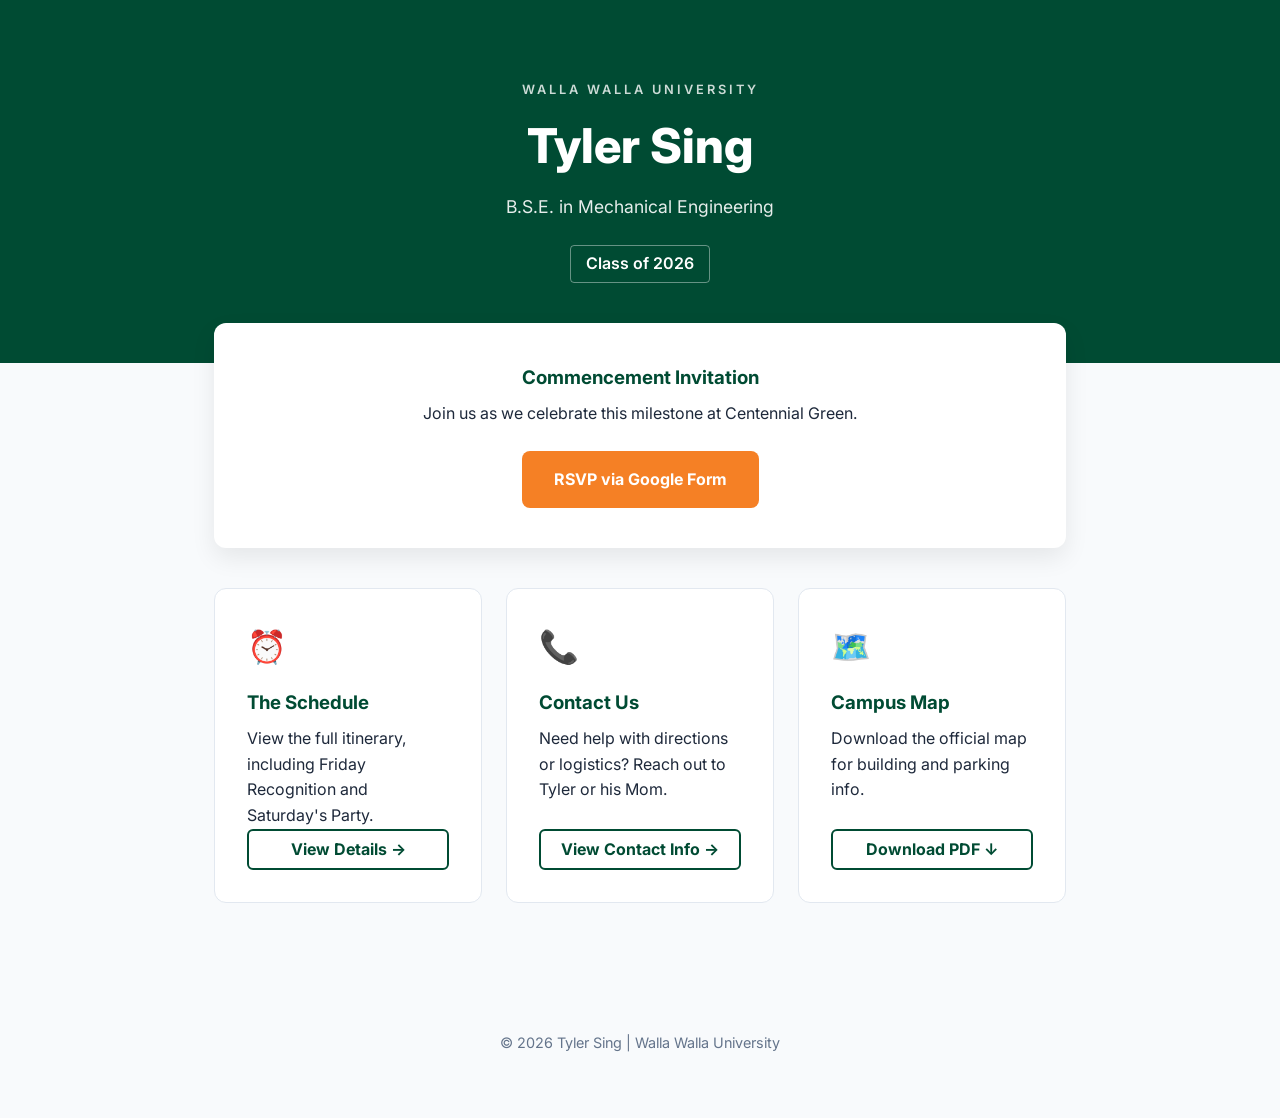
==== index.html @ 7ece165b "Initial deployment of Tyler's graduation site" ====
<!DOCTYPE html>
<html lang="en">
<head>
    <meta charset="UTF-8">
    <meta name="viewport" content="width=device-width, initial-scale=1.0">
    <meta name="robots" content="noindex, nofollow">
    <title>Tyler Sing | WWU Graduation 2026</title>
    <link rel="stylesheet" href="style.css">
    <link href="https://fonts.googleapis.com/css2?family=Inter:wght@400;600;800&display=swap" rel="stylesheet">
</head>
<body>

    <header class="hero">
        <div class="hero-content">
            <p class="school-tag">Walla Walla University</p>
            <h1>Tyler Sing</h1>
            <p class="degree">B.S.E. in Mechanical Engineering</p>
            <div class="class-year">Class of 2026</div>
        </div>
    </header>

    <main class="info-container">
        <section class="rsvp-banner">
            <h3>Commencement Invitation</h3>
            <p>Join us as we celebrate this milestone at Centennial Green.</p>
            <a href="YOUR_GOOGLE_FORM_URL" target="_blank" class="btn-rsvp">RSVP via Google Form</a>
        </section>

        <div class="details-grid">
            <div class="detail-card">
                <div class="icon">⏰</div>
                <h3>The Schedule</h3>
                <p>View the full itinerary, including Friday Recognition and Saturday's Party.</p>
                <a href="schedule.html" class="btn-secondary">View Details →</a>
            </div>

            <div class="detail-card">
                <div class="icon">📞</div>
                <h3>Contact Us</h3>
                <p>Need help with directions or logistics? Reach out to Tyler or his Mom.</p>
                <a href="contacts.html" class="btn-secondary">View Contact Info →</a>
            </div>

            <div class="detail-card">
                <div class="icon">🗺️</div>
                <h3>Campus Map</h3>
                <p>Download the official map for building and parking info.</p>
                <a href="wwu_campus_map.pdf" download class="btn-secondary">Download PDF ↓</a>
            </div>
        </div>
    </main>

    <footer>
        <p>© 2026 Tyler Sing | Walla Walla University</p>
    </footer>
</body>
</html>
---- style.css ----
:root {
    --wwu-green: #004b33;
    --wwu-orange: #f58025;
    --bg-gray: #f8fafc;
    --text-main: #1e293b;
    --text-muted: #64748b;
    --white: #ffffff;
    --shadow: 0 10px 25px rgba(0,0,0,0.08);
}

* { box-sizing: border-box; margin: 0; padding: 0; }
body { font-family: 'Inter', sans-serif; background-color: var(--bg-gray); color: var(--text-main); line-height: 1.6; }

.sub-nav { padding: 1.5rem; max-width: 800px; margin: 0 auto; }
.sub-nav a { text-decoration: none; color: var(--wwu-green); font-weight: 600; }

.info-container { max-width: 900px; margin: -2.5rem auto 4rem auto; padding: 0 1.5rem; }
.section-header { margin: 2.5rem 0 1.5rem; border-left: 5px solid var(--wwu-orange); padding-left: 1.25rem; }
.section-header h2 { font-size: 1.8rem; color: var(--wwu-green); margin: 0; }

.hero { background: var(--wwu-green); color: var(--white); padding: 5rem 2rem; text-align: center; }
.school-tag { text-transform: uppercase; letter-spacing: 3px; font-size: 0.8rem; font-weight: 600; opacity: 0.8; margin-bottom: 0.5rem; }
h1 { font-size: 3rem; font-weight: 800; margin-bottom: 0.5rem; }
.degree { font-size: 1.1rem; opacity: 0.9; }
.class-year { margin-top: 1.5rem; display: inline-block; border: 1px solid rgba(255,255,255,0.4); padding: 5px 15px; border-radius: 4px; font-weight: 600; }

.rsvp-banner { background: var(--white); padding: 2.5rem; border-radius: 12px; box-shadow: var(--shadow); text-align: center; margin-bottom: 2.5rem; }
.btn-rsvp { display: inline-block; margin-top: 1.5rem; background: var(--wwu-orange); color: var(--white); text-decoration: none; padding: 1rem 2rem; border-radius: 8px; font-weight: 700; transition: 0.2s; }

.details-grid { display: grid; grid-template-columns: repeat(auto-fit, minmax(260px, 1fr)); gap: 1.5rem; margin-bottom: 3rem; }
.detail-card { background: var(--white); padding: 2rem; border-radius: 12px; border: 1px solid #e2e8f0; display: flex; flex-direction: column; }
.icon { font-size: 2rem; margin-bottom: 1rem; }
h3 { color: var(--wwu-green); margin-bottom: 0.5rem; }
.btn-secondary { display: inline-block; margin-top: auto; color: var(--wwu-green); font-weight: 700; text-decoration: none; border: 2px solid var(--wwu-green); padding: 6px 12px; border-radius: 6px; text-align: center; }

.timeline-day { font-weight: 800; font-size: 1.1rem; color: var(--wwu-green); margin: 2.5rem 0 1rem 0; text-transform: uppercase; border-bottom: 2px solid #e2e8f0; padding-bottom: 5px; }
.timeline-item { display: flex; gap: 1.5rem; padding: 1.5rem 0; border-left: 2px solid #cbd5e1; margin-left: 10px; padding-left: 25px; position: relative; }
.timeline-item::before { content: ''; position: absolute; left: -7px; top: 1.8rem; width: 12px; height: 12px; background: var(--wwu-green); border-radius: 50%; }
.party-item::before { background: var(--wwu-orange) !important; transform: scale(1.4); }
.map-text-link { color: var(--wwu-orange); text-decoration: none; font-weight: 600; border-bottom: 1px dashed var(--wwu-orange); }
.time { font-weight: 700; min-width: 85px; color: var(--text-muted); }

.parking-card { background: #fffbeb; border: 1px solid #fef3c7; padding: 1.5rem; border-radius: 12px; margin-top: 2rem; }
.parking-card ul { padding-left: 1.2rem; font-size: 0.95rem; color: #92400e; }
.contact-cta { text-align: center; margin-top: 3rem; padding: 2rem; background: #fff; border-radius: 12px; border: 1px solid #e2e8f0; }
.contact-cta a { color: var(--wwu-orange); font-weight: 700; text-decoration: none; border-bottom: 2px solid var(--wwu-orange); }
.contact-grid { display: grid; grid-template-columns: repeat(auto-fit, minmax(280px, 1fr)); gap: 1.5rem; margin-top: 2rem; }
.contact-card { background: var(--white); padding: 2.5rem; border-radius: 12px; border: 1px solid #e2e8f0; text-align: center; box-shadow: var(--shadow); }
.contact-link { display: block; margin-top: 0.5rem; color: var(--wwu-green); text-decoration: none; font-weight: 600; }

.map-responsive { overflow: hidden; padding-bottom: 56.25%; position: relative; height: 0; border-radius: 12px; box-shadow: var(--shadow); border: 1px solid #e2e8f0; margin-top: 1rem; }
.map-responsive iframe { left: 0; top: 0; height: 100%; width: 100%; position: absolute; }

footer { text-align: center; padding: 4rem; color: var(--text-muted); font-size: 0.9rem; }
@media (max-width: 600px) { h1 { font-size: 2.2rem; } .timeline-item { flex-direction: column; gap: 0.5rem; } }
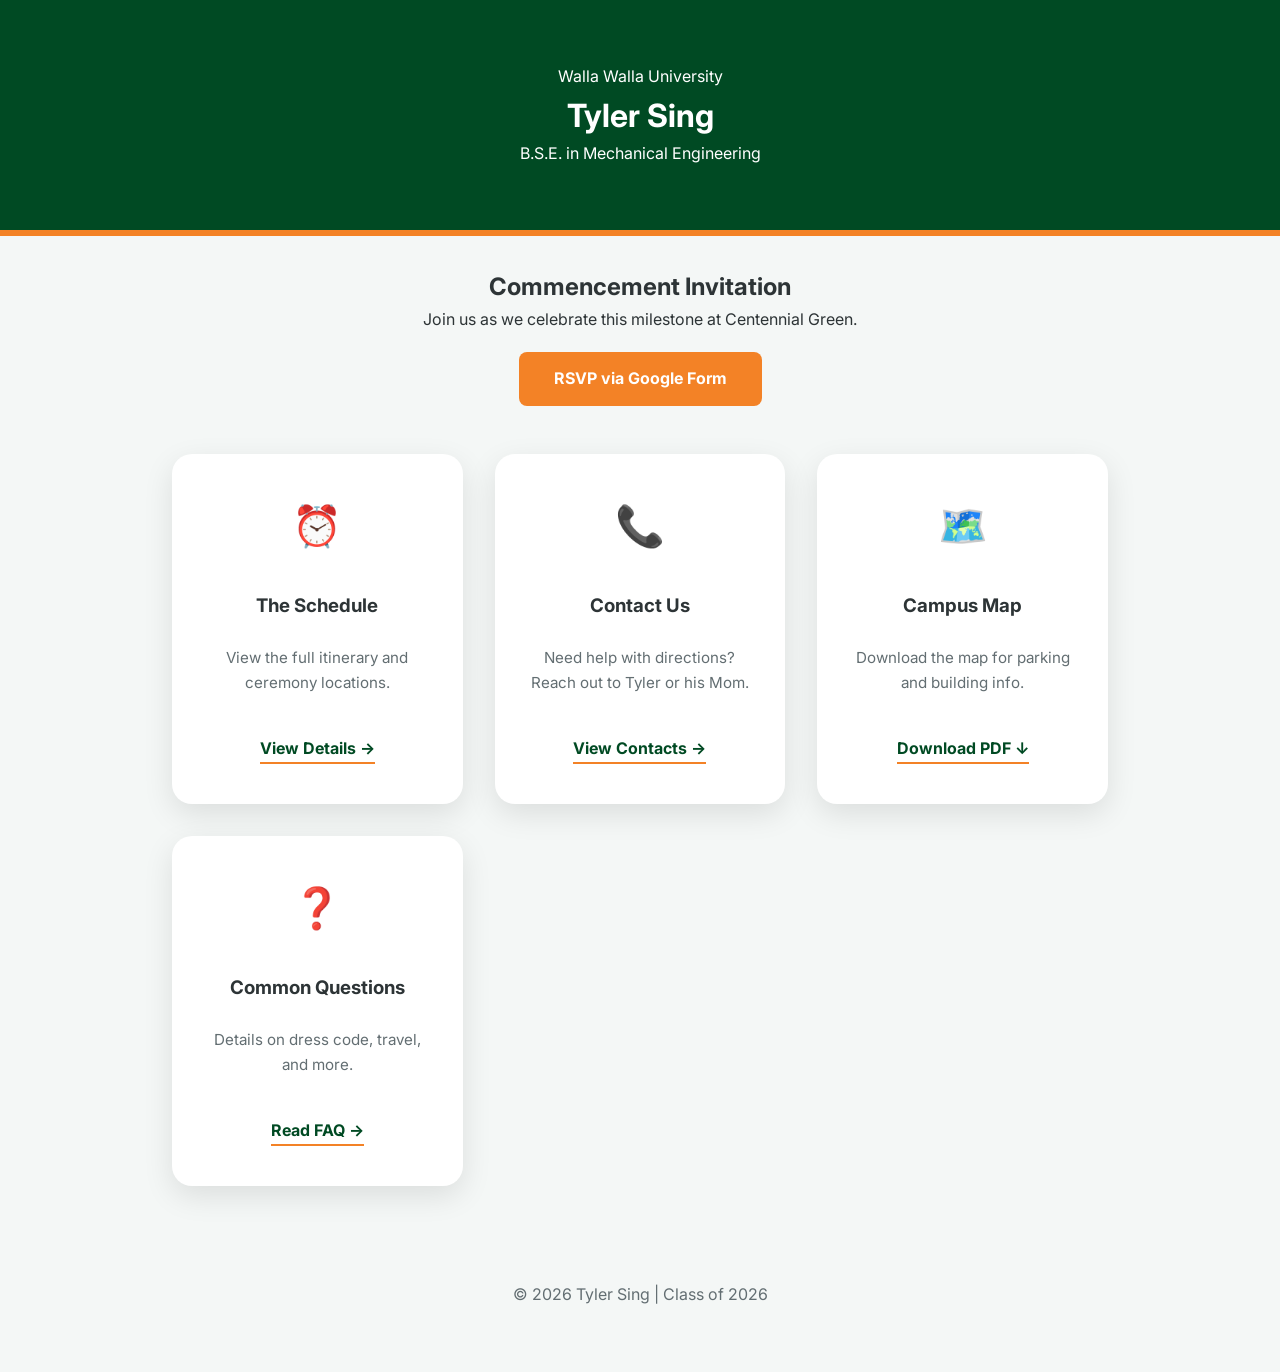
==== commit b2dab7f4: "Updates" ====
--- a/index.html
+++ b/index.html
@@ -3,55 +3,55 @@
 <head>
     <meta charset="UTF-8">
     <meta name="viewport" content="width=device-width, initial-scale=1.0">
-    <meta name="robots" content="noindex, nofollow">
-    <title>Tyler Sing | WWU Graduation 2026</title>
+    <title>Tyler Sing | Graduation 2026</title>
     <link rel="stylesheet" href="style.css">
-    <link href="https://fonts.googleapis.com/css2?family=Inter:wght@400;600;800&display=swap" rel="stylesheet">
+    <link href="https://fonts.googleapis.com/css2?family=Inter:wght@400;700&display=swap" rel="stylesheet">
 </head>
 <body>
-
     <header class="hero">
-        <div class="hero-content">
-            <p class="school-tag">Walla Walla University</p>
-            <h1>Tyler Sing</h1>
-            <p class="degree">B.S.E. in Mechanical Engineering</p>
-            <div class="class-year">Class of 2026</div>
-        </div>
+        <p>Walla Walla University</p>
+        <h1>Tyler Sing</h1>
+        <p>B.S.E. in Mechanical Engineering</p>
     </header>
 
     <main class="info-container">
-        <section class="rsvp-banner">
-            <h3>Commencement Invitation</h3>
+        <div style="text-align: center; margin-bottom: 3rem;">
+            <h2>Commencement Invitation</h2>
             <p>Join us as we celebrate this milestone at Centennial Green.</p>
-            <a href="YOUR_GOOGLE_FORM_URL" target="_blank" class="btn-rsvp">RSVP via Google Form</a>
-        </section>
+            <a href="YOUR_GOOGLE_FORM_URL" target="_blank" class="btn-rsvp" style="margin-top: 20px;">RSVP via Google Form</a>
+        </div>
 
         <div class="details-grid">
             <div class="detail-card">
                 <div class="icon">⏰</div>
                 <h3>The Schedule</h3>
-                <p>View the full itinerary, including Friday Recognition and Saturday's Party.</p>
+                <p>View the full itinerary and ceremony locations.</p>
                 <a href="schedule.html" class="btn-secondary">View Details →</a>
             </div>
 
             <div class="detail-card">
                 <div class="icon">📞</div>
                 <h3>Contact Us</h3>
-                <p>Need help with directions or logistics? Reach out to Tyler or his Mom.</p>
-                <a href="contacts.html" class="btn-secondary">View Contact Info →</a>
+                <p>Need help with directions? Reach out to Tyler or his Mom.</p>
+                <a href="contacts.html" class="btn-secondary">View Contacts →</a>
             </div>
 
             <div class="detail-card">
                 <div class="icon">🗺️</div>
                 <h3>Campus Map</h3>
-                <p>Download the official map for building and parking info.</p>
+                <p>Download the map for parking and building info.</p>
                 <a href="wwu_campus_map.pdf" download class="btn-secondary">Download PDF ↓</a>
+            </div>
+
+            <div class="detail-card">
+                <div class="icon">❓</div>
+                <h3>Common Questions</h3>
+                <p>Details on dress code, travel, and more.</p>
+                <a href="faq.html" class="btn-secondary">Read FAQ →</a>
             </div>
         </div>
     </main>
 
-    <footer>
-        <p>© 2026 Tyler Sing | Walla Walla University</p>
-    </footer>
+    <footer>© 2026 Tyler Sing | Class of 2026</footer>
 </body>
 </html>
--- a/style.css
+++ b/style.css
@@ -1,55 +1,108 @@
+/* --- Tyler's Mechanical Engineering Theme --- */
 :root {
-    --wwu-green: #004b33;
-    --wwu-orange: #f58025;
-    --bg-gray: #f8fafc;
-    --text-main: #1e293b;
-    --text-muted: #64748b;
+    --wwu-green: #004a23;
+    --eng-orange: #f38226;
+    --light-grey: #f4f7f6;
+    --text-dark: #2d3436;
     --white: #ffffff;
-    --shadow: 0 10px 25px rgba(0,0,0,0.08);
+    --shadow: 0 10px 30px rgba(0,0,0,0.1);
 }
 
 * { box-sizing: border-box; margin: 0; padding: 0; }
-body { font-family: 'Inter', sans-serif; background-color: var(--bg-gray); color: var(--text-main); line-height: 1.6; }
 
-.sub-nav { padding: 1.5rem; max-width: 800px; margin: 0 auto; }
-.sub-nav a { text-decoration: none; color: var(--wwu-green); font-weight: 600; }
+body {
+    font-family: 'Inter', sans-serif;
+    background-color: var(--light-grey);
+    color: var(--text-dark);
+    line-height: 1.6;
+}
 
-.info-container { max-width: 900px; margin: -2.5rem auto 4rem auto; padding: 0 1.5rem; }
-.section-header { margin: 2.5rem 0 1.5rem; border-left: 5px solid var(--wwu-orange); padding-left: 1.25rem; }
-.section-header h2 { font-size: 1.8rem; color: var(--wwu-green); margin: 0; }
+.hero {
+    background-color: var(--wwu-green);
+    color: var(--white);
+    padding: 4rem 2rem;
+    text-align: center;
+    border-bottom: 6px solid var(--eng-orange);
+}
 
-.hero { background: var(--wwu-green); color: var(--white); padding: 5rem 2rem; text-align: center; }
-.school-tag { text-transform: uppercase; letter-spacing: 3px; font-size: 0.8rem; font-weight: 600; opacity: 0.8; margin-bottom: 0.5rem; }
-h1 { font-size: 3rem; font-weight: 800; margin-bottom: 0.5rem; }
-.degree { font-size: 1.1rem; opacity: 0.9; }
-.class-year { margin-top: 1.5rem; display: inline-block; border: 1px solid rgba(255,255,255,0.4); padding: 5px 15px; border-radius: 4px; font-weight: 600; }
+.info-container { max-width: 1000px; margin: 0 auto; padding: 2rem; }
 
-.rsvp-banner { background: var(--white); padding: 2.5rem; border-radius: 12px; box-shadow: var(--shadow); text-align: center; margin-bottom: 2.5rem; }
-.btn-rsvp { display: inline-block; margin-top: 1.5rem; background: var(--wwu-orange); color: var(--white); text-decoration: none; padding: 1rem 2rem; border-radius: 8px; font-weight: 700; transition: 0.2s; }
+/* --- INDEX PAGE: 4-Card Grid --- */
+.details-grid {
+    display: grid;
+    grid-template-columns: repeat(auto-fit, minmax(280px, 1fr));
+    gap: 2rem;
+    margin-top: 2rem;
+}
 
-.details-grid { display: grid; grid-template-columns: repeat(auto-fit, minmax(260px, 1fr)); gap: 1.5rem; margin-bottom: 3rem; }
-.detail-card { background: var(--white); padding: 2rem; border-radius: 12px; border: 1px solid #e2e8f0; display: flex; flex-direction: column; }
-.icon { font-size: 2rem; margin-bottom: 1rem; }
-h3 { color: var(--wwu-green); margin-bottom: 0.5rem; }
-.btn-secondary { display: inline-block; margin-top: auto; color: var(--wwu-green); font-weight: 700; text-decoration: none; border: 2px solid var(--wwu-green); padding: 6px 12px; border-radius: 6px; text-align: center; }
+.detail-card {
+    background: var(--white);
+    padding: 2.5rem 2rem;
+    border-radius: 20px;
+    text-align: center;
+    box-shadow: var(--shadow);
+    display: flex;
+    flex-direction: column;
+    justify-content: space-between;
+    align-items: center;
+    min-height: 350px; /* Ensures all cards are same height */
+}
 
-.timeline-day { font-weight: 800; font-size: 1.1rem; color: var(--wwu-green); margin: 2.5rem 0 1rem 0; text-transform: uppercase; border-bottom: 2px solid #e2e8f0; padding-bottom: 5px; }
-.timeline-item { display: flex; gap: 1.5rem; padding: 1.5rem 0; border-left: 2px solid #cbd5e1; margin-left: 10px; padding-left: 25px; position: relative; }
-.timeline-item::before { content: ''; position: absolute; left: -7px; top: 1.8rem; width: 12px; height: 12px; background: var(--wwu-green); border-radius: 50%; }
-.party-item::before { background: var(--wwu-orange) !important; transform: scale(1.4); }
-.map-text-link { color: var(--wwu-orange); text-decoration: none; font-weight: 600; border-bottom: 1px dashed var(--wwu-orange); }
-.time { font-weight: 700; min-width: 85px; color: var(--text-muted); }
+.detail-card .icon { font-size: 2.5rem; margin-bottom: 1rem; }
+.detail-card h3 { margin-bottom: 0.5rem; }
+.detail-card p { color: #636e72; font-size: 0.95rem; margin-bottom: 1.5rem; }
 
-.parking-card { background: #fffbeb; border: 1px solid #fef3c7; padding: 1.5rem; border-radius: 12px; margin-top: 2rem; }
-.parking-card ul { padding-left: 1.2rem; font-size: 0.95rem; color: #92400e; }
-.contact-cta { text-align: center; margin-top: 3rem; padding: 2rem; background: #fff; border-radius: 12px; border: 1px solid #e2e8f0; }
-.contact-cta a { color: var(--wwu-orange); font-weight: 700; text-decoration: none; border-bottom: 2px solid var(--wwu-orange); }
-.contact-grid { display: grid; grid-template-columns: repeat(auto-fit, minmax(280px, 1fr)); gap: 1.5rem; margin-top: 2rem; }
-.contact-card { background: var(--white); padding: 2.5rem; border-radius: 12px; border: 1px solid #e2e8f0; text-align: center; box-shadow: var(--shadow); }
-.contact-link { display: block; margin-top: 0.5rem; color: var(--wwu-green); text-decoration: none; font-weight: 600; }
+/* --- SCHEDULE PAGE: Timeline --- */
+.timeline-day-header {
+    color: var(--wwu-green);
+    font-size: 1.5rem;
+    font-weight: 700;
+    margin: 2.5rem 0 1rem;
+    border-bottom: 2px solid var(--eng-orange);
+    padding-bottom: 5px;
+}
 
-.map-responsive { overflow: hidden; padding-bottom: 56.25%; position: relative; height: 0; border-radius: 12px; box-shadow: var(--shadow); border: 1px solid #e2e8f0; margin-top: 1rem; }
-.map-responsive iframe { left: 0; top: 0; height: 100%; width: 100%; position: absolute; }
+.timeline-card {
+    background: var(--white);
+    padding: 1.5rem;
+    border-radius: 12px;
+    margin-bottom: 1rem;
+    display: flex;
+    gap: 20px;
+    box-shadow: var(--shadow);
+    border-left: 6px solid var(--wwu-green);
+}
 
-footer { text-align: center; padding: 4rem; color: var(--text-muted); font-size: 0.9rem; }
-@media (max-width: 600px) { h1 { font-size: 2.2rem; } .timeline-item { flex-direction: column; gap: 0.5rem; } }+.timeline-time { font-weight: 700; color: var(--eng-orange); min-width: 90px; }
+
+/* --- FAQ PAGE: Questions --- */
+.faq-item {
+    background: var(--white);
+    padding: 1.5rem;
+    border-radius: 12px;
+    margin-bottom: 1.2rem;
+    border-left: 6px solid var(--eng-orange);
+    box-shadow: var(--shadow);
+}
+
+/* --- Buttons & Nav --- */
+.btn-rsvp {
+    display: inline-block;
+    background-color: var(--eng-orange);
+    color: white !important;
+    padding: 14px 35px;
+    border-radius: 8px;
+    text-decoration: none;
+    font-weight: 700;
+}
+
+.btn-secondary {
+    color: var(--wwu-green);
+    font-weight: 700;
+    text-decoration: none;
+    border-bottom: 2px solid var(--eng-orange);
+}
+
+.sub-nav { padding: 1.5rem; max-width: 1000px; margin: 0 auto; }
+.sub-nav a { text-decoration: none; color: var(--wwu-green); font-weight: 700; }
+footer { text-align: center; padding: 4rem; color: #636e72; }
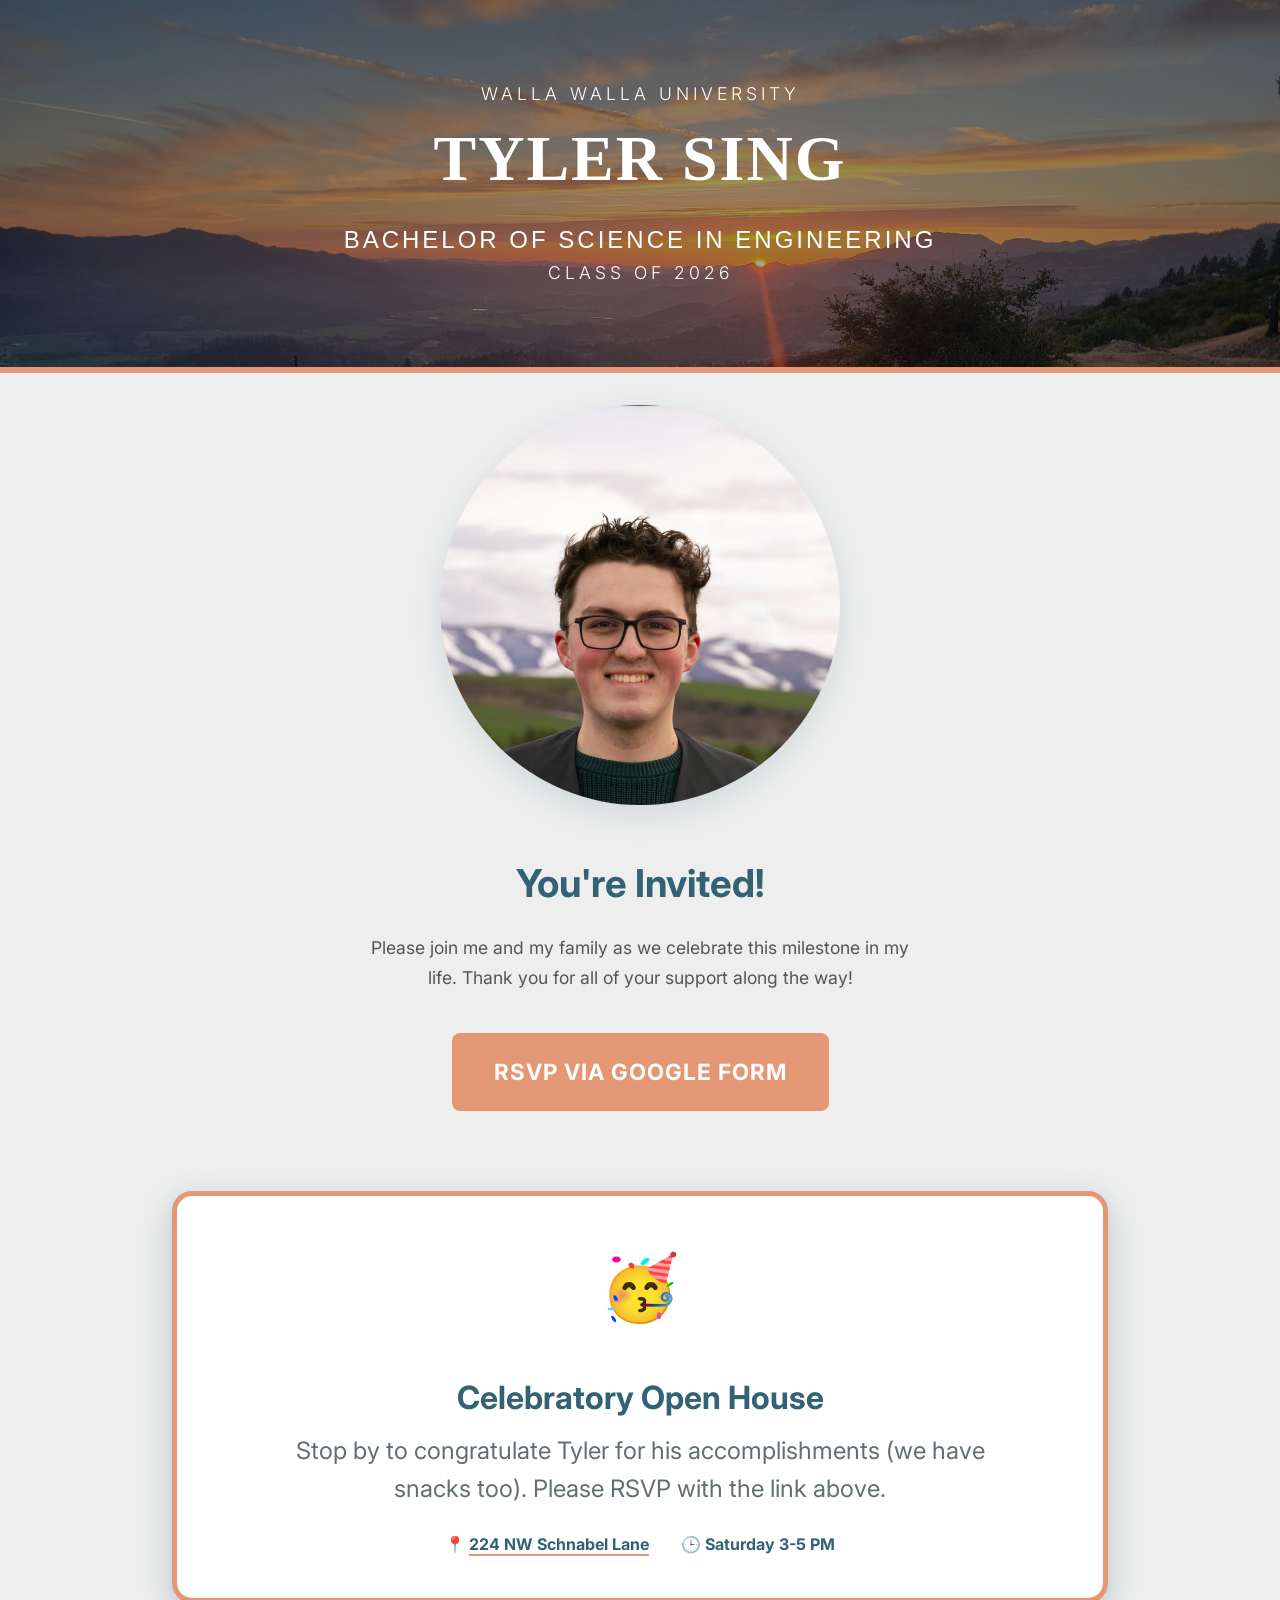
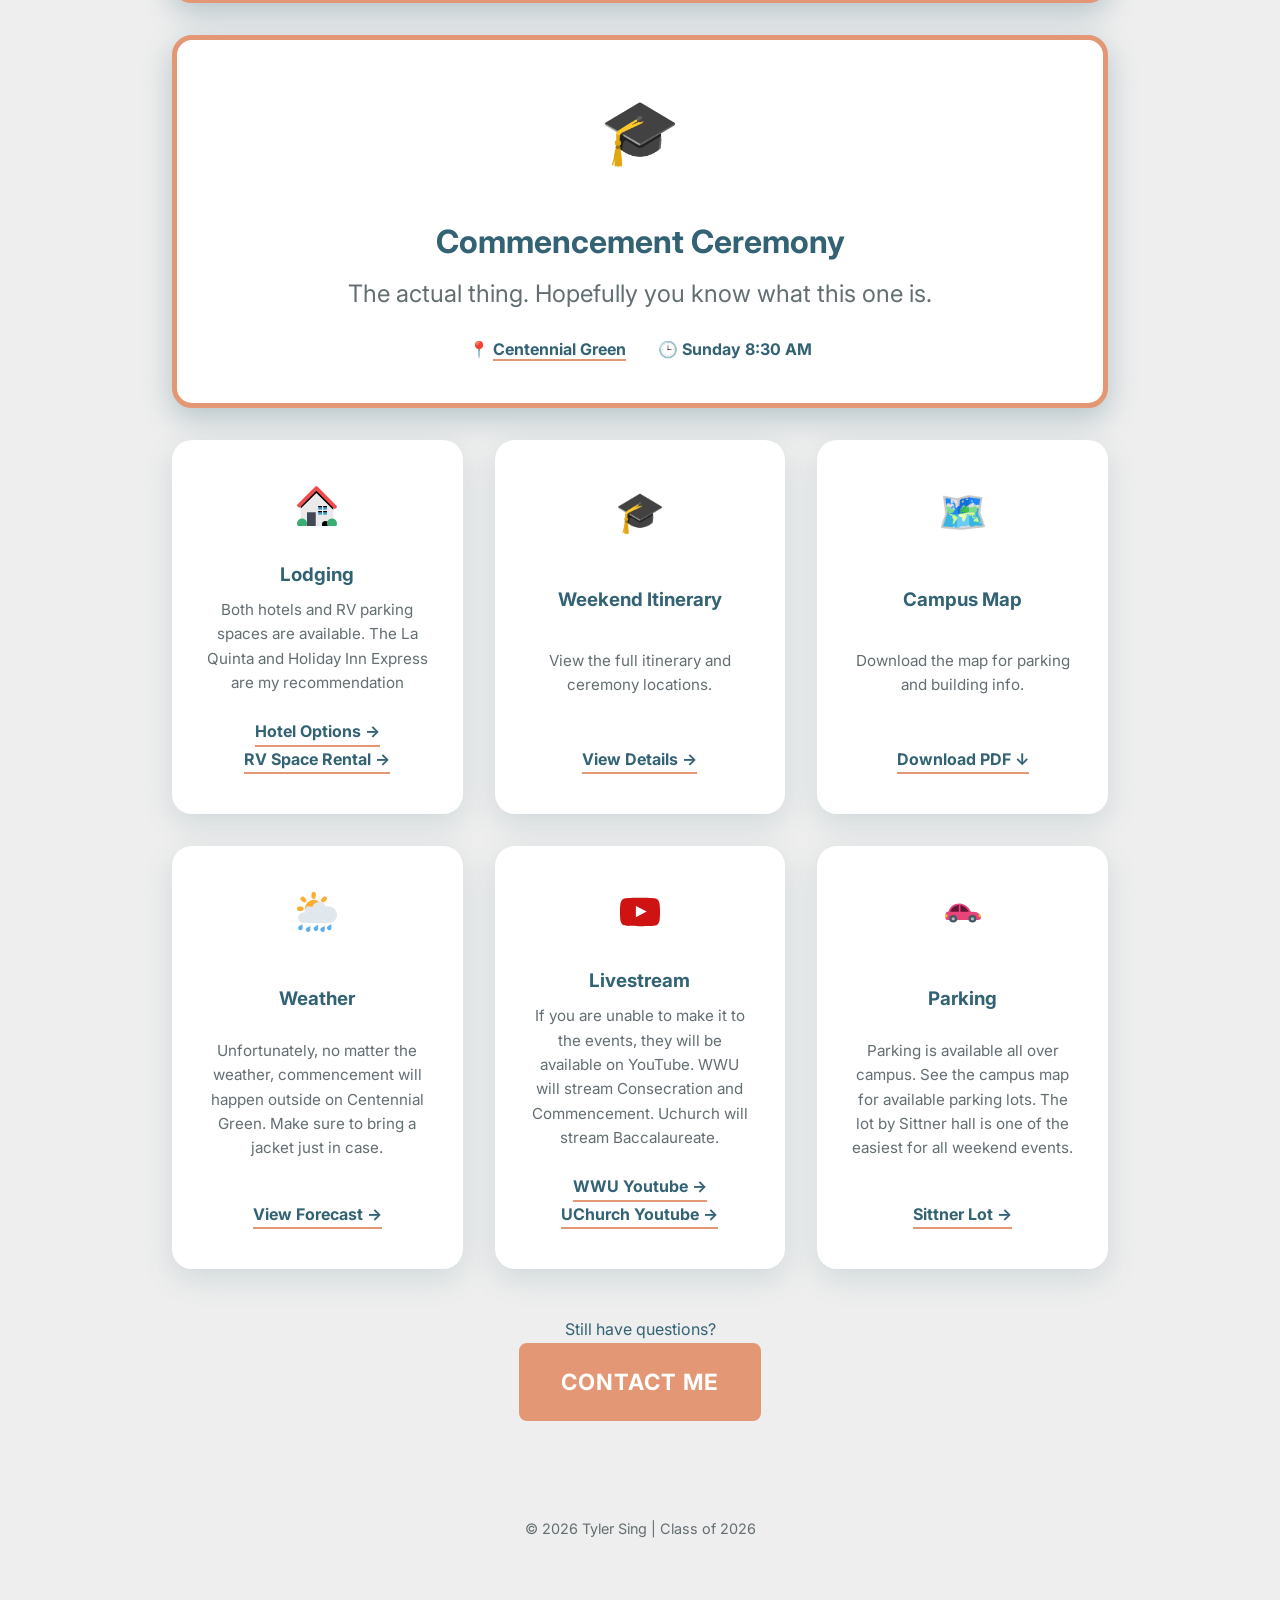
==== commit 5a55d672: "Almost Done" ====
--- a/index.html
+++ b/index.html
@@ -8,32 +8,71 @@
     <link href="https://fonts.googleapis.com/css2?family=Inter:wght@400;700&display=swap" rel="stylesheet">
 </head>
 <body>
-    <header class="hero">
-        <p>Walla Walla University</p>
-        <h1>Tyler Sing</h1>
-        <p>B.S.E. in Mechanical Engineering</p>
+    <header class="photo-hero" style="background-image: linear-gradient(rgba(0,0,0,0.5), rgba(0,0,0,0.3)), url('photos/sunset.jpg');">
+        <div class="header-overlay">
+            <p>Walla Walla University</p>
+            <h1>Tyler Sing</h1>
+            <h2 class="degree">Bachelor of Science in Engineering</h2>
+            <p>Class of 2026</p>
+        </div>
     </header>
 
     <main class="info-container">
-        <div style="text-align: center; margin-bottom: 3rem;">
-            <h2>Commencement Invitation</h2>
-            <p>Join us as we celebrate this milestone at Centennial Green.</p>
-            <a href="YOUR_GOOGLE_FORM_URL" target="_blank" class="btn-rsvp" style="margin-top: 20px;">RSVP via Google Form</a>
+        <div class="invitation-container" style="text-align: center; max-width: 600px; margin: 0 auto 5rem auto; padding: 0 1.5rem;">
+            
+            <div class="personal-photo-frame" style="display: inline-block; width: 400px; height: 400px; border-radius: 50%; border: 6px solid var(--wwu-green); overflow: hidden; box-shadow: var(--shadow); margin-bottom: 2.5rem; background-image: url('photos/headshot.png'); background-size: cover; background-position: center 20%; /* Adjusted for face alignment */">
+            </div>
+
+            <div class="centered-invitation-text">
+                <h2 style="color: var(--wwu-green); font-size: 2.4rem; font-weight: 700; margin-bottom: 1.2rem;">You're Invited!</h2>
+                <p style="font-size: 1.1rem; color: #555; line-height: 1.7; margin-bottom: 2.5rem;">Please join me and my family as we celebrate this milestone in my life. Thank you for all of your support along the way!</p>
+                
+                <div style="display: flex; justify-content: center;">
+                    <a href="https://docs.google.com/forms/d/e/1FAIpQLSf-XNSzzdi9Q3JXaRH5UMClVHbPIYo3iOfGfonDqsUiySdWdw/viewform?usp=preview" target="_blank" class="btn-rsvp">RSVP via Google Form</a>
+                </div>
+            </div>
+        </div>
+
+        <div class="detail-card party-banner">
+            <div class="icon">🥳</div>
+            <div class="party-details">
+                <h3 style="color: var(--blue-slate); margin-top: 0; font-size: 2rem;">Celebratory Open House</h3>
+                <p style="margin-bottom: 1.5rem; max-width: 700px; margin-left: auto; margin-right: auto;">Stop by to congratulate Tyler for his accomplishments (we have snacks too). Please RSVP with the link above.</p>
+                <div style="display: flex; gap: 2rem; font-weight: 700; color: var(--pacific-blue); justify-content: center; flex-wrap: wrap;">
+                    <span>📍 <a href="https://www.google.com/maps/search/?api=1&query=224+NW+Schnabel+Lane+College+Place+WA" target="_blank" class="btn-secondary">224 NW Schnabel Lane</a></span>
+                    <span>🕒 Saturday 3-5 PM</span>
+                </div>
+            </div>
+        </div>
+
+        <div class="detail-card party-banner">
+            <div class="icon">🎓</div>
+            <div class="party-details">
+                <h3 style="color: var(--blue-slate); margin-top: 0; font-size: 2rem;">Commencement Ceremony</h3>
+                <p style="margin-bottom: 1.5rem; max-width: 700px; margin-left: auto; margin-right: auto;">The actual thing. Hopefully you know what this one is.</p>
+                <div style="display: flex; gap: 2rem; font-weight: 700; color: var(--pacific-blue); justify-content: center; flex-wrap: wrap;">
+                    <span>📍 <a href="https://maps.app.goo.gl/xNmxNzuYu9B9smxAA" target="_blank" class="btn-secondary">Centennial Green</a></span>
+                    <span>🕒 Sunday 8:30 AM</span>
+                </div>
+            </div>
         </div>
 
         <div class="details-grid">
             <div class="detail-card">
-                <div class="icon">⏰</div>
-                <h3>The Schedule</h3>
-                <p>View the full itinerary and ceremony locations.</p>
-                <a href="schedule.html" class="btn-secondary">View Details →</a>
+                <div class="icon">
+                    <img src="icons/house.svg" width="40" height="40">
+                </div>
+                <h3>Lodging</h3>
+                <p>Both hotels and RV parking spaces are available. The La Quinta and Holiday Inn Express are my recommendation</p>
+                <a href="https://business.wwvchamber.com/list/ql/lodging-travel-15?c=109&q=&st=1" class="btn-secondary">Hotel Options →</a>
+                <a href="https://wwuform.formstack.com/forms/rv_space_rental" class="btn-secondary">RV Space Rental →</a>
             </div>
 
             <div class="detail-card">
-                <div class="icon">📞</div>
-                <h3>Contact Us</h3>
-                <p>Need help with directions? Reach out to Tyler or his Mom.</p>
-                <a href="contacts.html" class="btn-secondary">View Contacts →</a>
+                <div class="icon">🎓</div>
+                <h3>Weekend Itinerary</h3>
+                <p>View the full itinerary and ceremony locations.</p>
+                <a href="schedule.html" class="btn-secondary">View Details →</a>
             </div>
 
             <div class="detail-card">
@@ -44,11 +83,37 @@
             </div>
 
             <div class="detail-card">
-                <div class="icon">❓</div>
-                <h3>Common Questions</h3>
-                <p>Details on dress code, travel, and more.</p>
-                <a href="faq.html" class="btn-secondary">Read FAQ →</a>
+                <div class="icon">
+                    <img src="icons/rain.svg" width="40" height="40">
+                </div>
+                <h3>Weather</h3>
+                <p>Unfortunately, no matter the weather, commencement will happen outside on Centennial Green. Make sure to bring a jacket just in case.</p>
+                <a href="https://weather.com/weather/hourbyhour/l/4f5ed2e91936d17a579059fb443ac13ba6812a4ce660780422a62503f3a103cb" class="btn-secondary">View Forecast →</a>
             </div>
+
+            <div class="detail-card">
+                <div class="icon">
+                    <img src="icons/youtube.svg" width="40" height="40">
+                </div>
+                <h3>Livestream</h3>
+                <p>If you are unable to make it to the events, they will be available on YouTube. WWU will stream Consecration and Commencement. Uchurch will stream Baccalaureate.</p>
+                <a href="https://www.youtube.com/@WallaWallaUniversity/featured" class="btn-secondary">WWU Youtube →</a>
+                <a href="https://www.youtube.com/@WWUChurch" class="btn-secondary">UChurch Youtube →</a>
+            </div>
+
+            <div class="detail-card">
+                <div class="icon">
+                    <img src="icons/car.svg" width="40" height="40">
+                </div>
+                <h3>Parking</h3>
+                <p>Parking is available all over campus. See the campus map for available parking lots. The lot by Sittner hall is one of the easiest for all weekend events.</p>
+                <a href="https://maps.app.goo.gl/mPSVx5HLzYJDGmB4A" class="btn-secondary">Sittner Lot →</a>
+            </div>
+        </div>
+    
+        <div style="text-align: center; margin-top: 3rem;">
+            <p>Still have questions?</p>
+            <a href="contacts.html" class="btn-rsvp">Contact Me</a>
         </div>
     </main>
 
--- a/style.css
+++ b/style.css
@@ -1,31 +1,148 @@
-/* --- Tyler's Mechanical Engineering Theme --- */
+/* --- Tyler's Graduation Theme (Color Refresh) --- */
 :root {
-    --wwu-green: #004a23;
-    --eng-orange: #f38226;
-    --light-grey: #f4f7f6;
-    --text-dark: #2d3436;
-    --white: #ffffff;
-    --shadow: 0 10px 30px rgba(0,0,0,0.1);
+    --blue-slate: #326273;   /* REPLACED GREEN WITH BLUE SLATE */
+    --tangerine: #E39774;  /* REPLACED ORANGE WITH TANGERINE DREAM */
+    --platinum: #EEEEEE;  /* REPLACED LIGHT GREY WITH PLATINUM */
+    --text-dark: #326273;   /* REPLACED TEXT DARK WITH BLUE SLATE */
+    --white: #FFFFFF;       /* No change needed */
+    --shadow: 0 10px 30px rgba(50, 98, 115, 0.15); /* Updated shadow color for Blue Slate */
 }
 
 * { box-sizing: border-box; margin: 0; padding: 0; }
 
 body {
     font-family: 'Inter', sans-serif;
-    background-color: var(--light-grey);
+    background-color: var(--platinum);
     color: var(--text-dark);
     line-height: 1.6;
 }
 
-.hero {
-    background-color: var(--wwu-green);
+/* --- Hero Section --- */
+.hero, .photo-hero {
+    background-color: var(--blue-slate);
     color: var(--white);
-    padding: 4rem 2rem;
-    text-align: center;
-    border-bottom: 6px solid var(--eng-orange);
+    padding: 5rem 2rem;
+    text-align: center;
+    border-bottom: 6px solid var(--tangerine);
+}
+
+header {
+    /* Increase this value to show more photo (try 60vh or 500px) */
+    min-height: 40vh; 
+    
+    /* Extra padding pushes the text down and expands the container */
+    padding: 10rem 2rem; 
+    
+    /* This ensures the photo stays centered as it expands */
+    background-size: cover;
+    background-position: center 30%; /* Adjust 30% to move the photo up/down */
+    
+    display: flex;
+    flex-direction: column;
+    justify-content: center;
+    align-items: center;
+    text-align: center;
+}
+
+header h1 {
+    font-family: 'Georgia', serif; /* Or 'Playfair Display' if you use Google Fonts */
+    font-size: 4rem !important;
+    color: var(--white);
+    letter-spacing: 2px;
+    margin-bottom: 0.5rem;
+    text-transform: uppercase;
+}
+
+header p {
+    font-family: 'Inter', sans-serif;
+    font-weight: 300;
+    letter-spacing: 4px;
+    text-transform: uppercase;
+    color: var(--pacific-blue);
+    font-size: 1.1rem;
+}
+
+/* Styling for Walla Walla University */
+header h2, .university-title {
+    font-family: 'Montserrat', sans-serif; /* A clean, modern sans-serif */
+    font-size: 1.5rem !important;
+    color: var(--pacific-blue); /* #5C9EAD */
+    text-transform: uppercase;
+    letter-spacing: 3px;
+    margin-top: 10px;
+    font-weight: 500;
+}
+
+/* Styling for Class of 2026 */
+header p.graduation-year{
+    font-family: 'Roboto Mono', monospace; /* Looks like technical code/data */
+    font-size: 1.5rem !important;
+    color: white !important;
+    display: inline-block;
+    padding: 5px 15px;
+    border-radius: 4px;
+    margin-top: 15px;
+    font-weight: 700;
+    letter-spacing: 1px;
+}
+
+.personal-photo-frame {
+    width: 280px;
+    height: 280px;
+    margin: 0 auto 2rem auto;
+    border-radius: 50%; /* Circular frame */
+    border: 6px solid var(--pacific-blue); /* #5C9EAD */
+    padding: 8px; /* Creates a small gap between border and photo */
+    background-color: var(--white);
+    box-shadow: 0 10px 30px rgba(50, 98, 115, 0.3); /* Blue Slate shadow */
+    overflow: hidden; /* Keeps the photo inside the circle */
+    display: flex;
+    justify-content: center;
+    align-items: center;
+    transition: transform 0.4s cubic-bezier(0.175, 0.885, 0.32, 1.275);
+}
+
+.personal-photo-frame img {
+    width: 100%;
+    height: 100%;
+    object-fit: cover; /* Prevents stretching */
+    border-radius: 50%;
+}
+
+/* Engineering "Glow" on Hover */
+.personal-photo-frame:hover {
+    transform: scale(1.05);
+    border-color: var(--tangerine); /* #E39774 */
+    box-shadow: 0 15px 40px rgba(227, 151, 116, 0.4);
 }
 
 .info-container { max-width: 1000px; margin: 0 auto; padding: 2rem; }
+
+/* Force the Party Card to Pop */
+div.detail-card.party-banner {
+    border: 5px solid #E39774 !important; /* Tangerine Dream */
+    box-shadow: 0 10px 30px rgba(50, 98, 115, 0.3) !important;
+    margin-bottom: 2rem !important;
+    display: flex !important; /* Ensures the border wraps correctly */
+    visibility: visible !important;
+}
+
+/* Specialized sizing for the Party Icon */
+.party-banner .icon {
+    width: 120px !important;  /* Increased from 80px */
+    height: 120px !important; /* Increased from 80px */
+    font-size: 4rem !important; /* Makes the emoji much larger */
+    margin-bottom: rem !important;
+    border-width: 5px !important; /* Thicker border to match the card border */
+    background-color: var(--white); /* Keeps it clean against the platinum background */
+}
+
+/* Add a subtle "party" animation */
+.party-banner:hover .icon {
+    transform: scale(1.15) rotate(-10deg);
+}
+
+.detail-card.party-banner p { color: #636e72; font-size: 1.5rem; margin-bottom: 1.5rem; }
 
 /* --- INDEX PAGE: 4-Card Grid --- */
 .details-grid {
@@ -45,20 +162,25 @@
     flex-direction: column;
     justify-content: space-between;
     align-items: center;
-    min-height: 350px; /* Ensures all cards are same height */
-}
-
-.detail-card .icon { font-size: 2.5rem; margin-bottom: 1rem; }
+    min-height: 350px;
+}
+
+.detail-card .icon { 
+    font-size: 2.5rem; 
+    margin-bottom: 1rem;
+    color: #5C9EAD; /* ICONS NOW USE PACIFIC BLUE */
+}
+
 .detail-card h3 { margin-bottom: 0.5rem; }
 .detail-card p { color: #636e72; font-size: 0.95rem; margin-bottom: 1.5rem; }
 
 /* --- SCHEDULE PAGE: Timeline --- */
 .timeline-day-header {
-    color: var(--wwu-green);
+    color: var(--blue-slate);
     font-size: 1.5rem;
     font-weight: 700;
     margin: 2.5rem 0 1rem;
-    border-bottom: 2px solid var(--eng-orange);
+    border-bottom: 2px solid var(--tangerine);
     padding-bottom: 5px;
 }
 
@@ -70,10 +192,10 @@
     display: flex;
     gap: 20px;
     box-shadow: var(--shadow);
-    border-left: 6px solid var(--wwu-green);
-}
-
-.timeline-time { font-weight: 700; color: var(--eng-orange); min-width: 90px; }
+    border-left: 6px solid var(--blue-slate);
+}
+
+.timeline-time { font-weight: 700; color: var(--tangerine); min-width: 90px; }
 
 /* --- FAQ PAGE: Questions --- */
 .faq-item {
@@ -81,28 +203,96 @@
     padding: 1.5rem;
     border-radius: 12px;
     margin-bottom: 1.2rem;
-    border-left: 6px solid var(--eng-orange);
+    border-left: 6px solid var(--blue-slate);
     box-shadow: var(--shadow);
 }
 
-/* --- Buttons & Nav --- */
+/* --- Buttons & Links --- */
+/* Specific sizing for the RSVP button */
 .btn-rsvp {
     display: inline-block;
-    background-color: var(--eng-orange);
+    padding: 1.2rem 2.5rem !important; /* Top/Bottom and Left/Right */
+    font-size: 1.4rem !important;    /* Makes the text pop */
+    font-weight: 700 !important;      /* Extra bold */
+    text-transform: uppercase;        /* "Engineering" style clean look */
+    letter-spacing: 1px;
+    border-radius: 8px;               /* Slightly rounded corners */
+    transition: all 0.3s ease;
+    cursor: pointer;
+    text-decoration: none;
+    
+    /* Using your Tangerine Dream for the RSVP button */
+    background-color: var(--tangerine);
     color: white !important;
-    padding: 14px 35px;
-    border-radius: 8px;
+    border: 2px solid var(--tangerine);
+}
+
+/* Add a "Lift" effect on hover */
+.btn-rsvp:hover {
+    background-color: white;
+    color: var(--tangerine) !important;
+    transform: translateY(-3px);
+    box-shadow: 0 10px 20px rgba(227, 151, 116, 0.3);
+}
+
+.btn-secondary {
+    color: var(--blue-slate);
+    font-weight: 700;
     text-decoration: none;
-    font-weight: 700;
-}
-
-.btn-secondary {
-    color: var(--wwu-green);
-    font-weight: 700;
+    border-bottom: 2px solid var(--tangerine);
+}
+
+.btn-secondary:hover {
+    color: #5C9EAD; /* HOVER IS NOW PACIFIC BLUE */
+}
+
+.sub-nav { padding: 1.5rem; max-width: 1000px; margin: 0 auto; }
+.sub-nav a { text-decoration: none; color: var(--blue-slate); font-weight: 700; }
+footer { text-align: center; padding: 4rem; color: #636e72; font-size: 0.9rem; }
+
+.contact-card {
+    background-color: #326273; /* Blue Slate */
+    color: #FFFFFF !important;
+    padding: 3rem;
+    border-radius: 15px;
+    text-align: center;
+    grid-column: 1 / -1; /* Makes it full width like the party card */
+    margin-top: 2rem;
+    border: 2px solid rgba(255, 255, 255, 0.1);
+    box-shadow: 0 10px 30px rgba(50, 98, 115, 0.4);
+    transition: transform 0.3s ease, border-color 0.3s ease;
+}
+
+.contact-card h2 {
+    color: #E39774 !important; /* Tangerine Dream for the header */
+    margin-bottom: 1rem;
+    font-size: 2.2rem;
+}
+
+.contact-card p {
+    color: #EEEEEE !important; /* Platinum for readability */
+    font-size: 1.2rem;
+    max-width: 500px;
+    margin: 0 auto 2rem auto;
+}
+
+/* Styling the links inside the card (Email/Phone) */
+.contact-link {
+    display: inline-flex;
+    align-items: center;
+    gap: 10px;
+    color: #5C9EAD !important; /* Pacific Blue */
     text-decoration: none;
-    border-bottom: 2px solid var(--eng-orange);
-}
-
-.sub-nav { padding: 1.5rem; max-width: 1000px; margin: 0 auto; }
-.sub-nav a { text-decoration: none; color: var(--wwu-green); font-weight: 700; }
-footer { text-align: center; padding: 4rem; color: #636e72; }+    font-weight: 700;
+    font-size: 1.3rem;
+    margin: 0 1.5rem;
+    padding-bottom: 4px;
+    border-bottom: 2px solid transparent;
+    transition: all 0.3s ease;
+}
+
+.contact-link:hover {
+    color: #E39774 !important; /* Pops to Tangerine on hover */
+    border-bottom: 2px solid #E39774;
+    transform: translateY(-2px);
+}
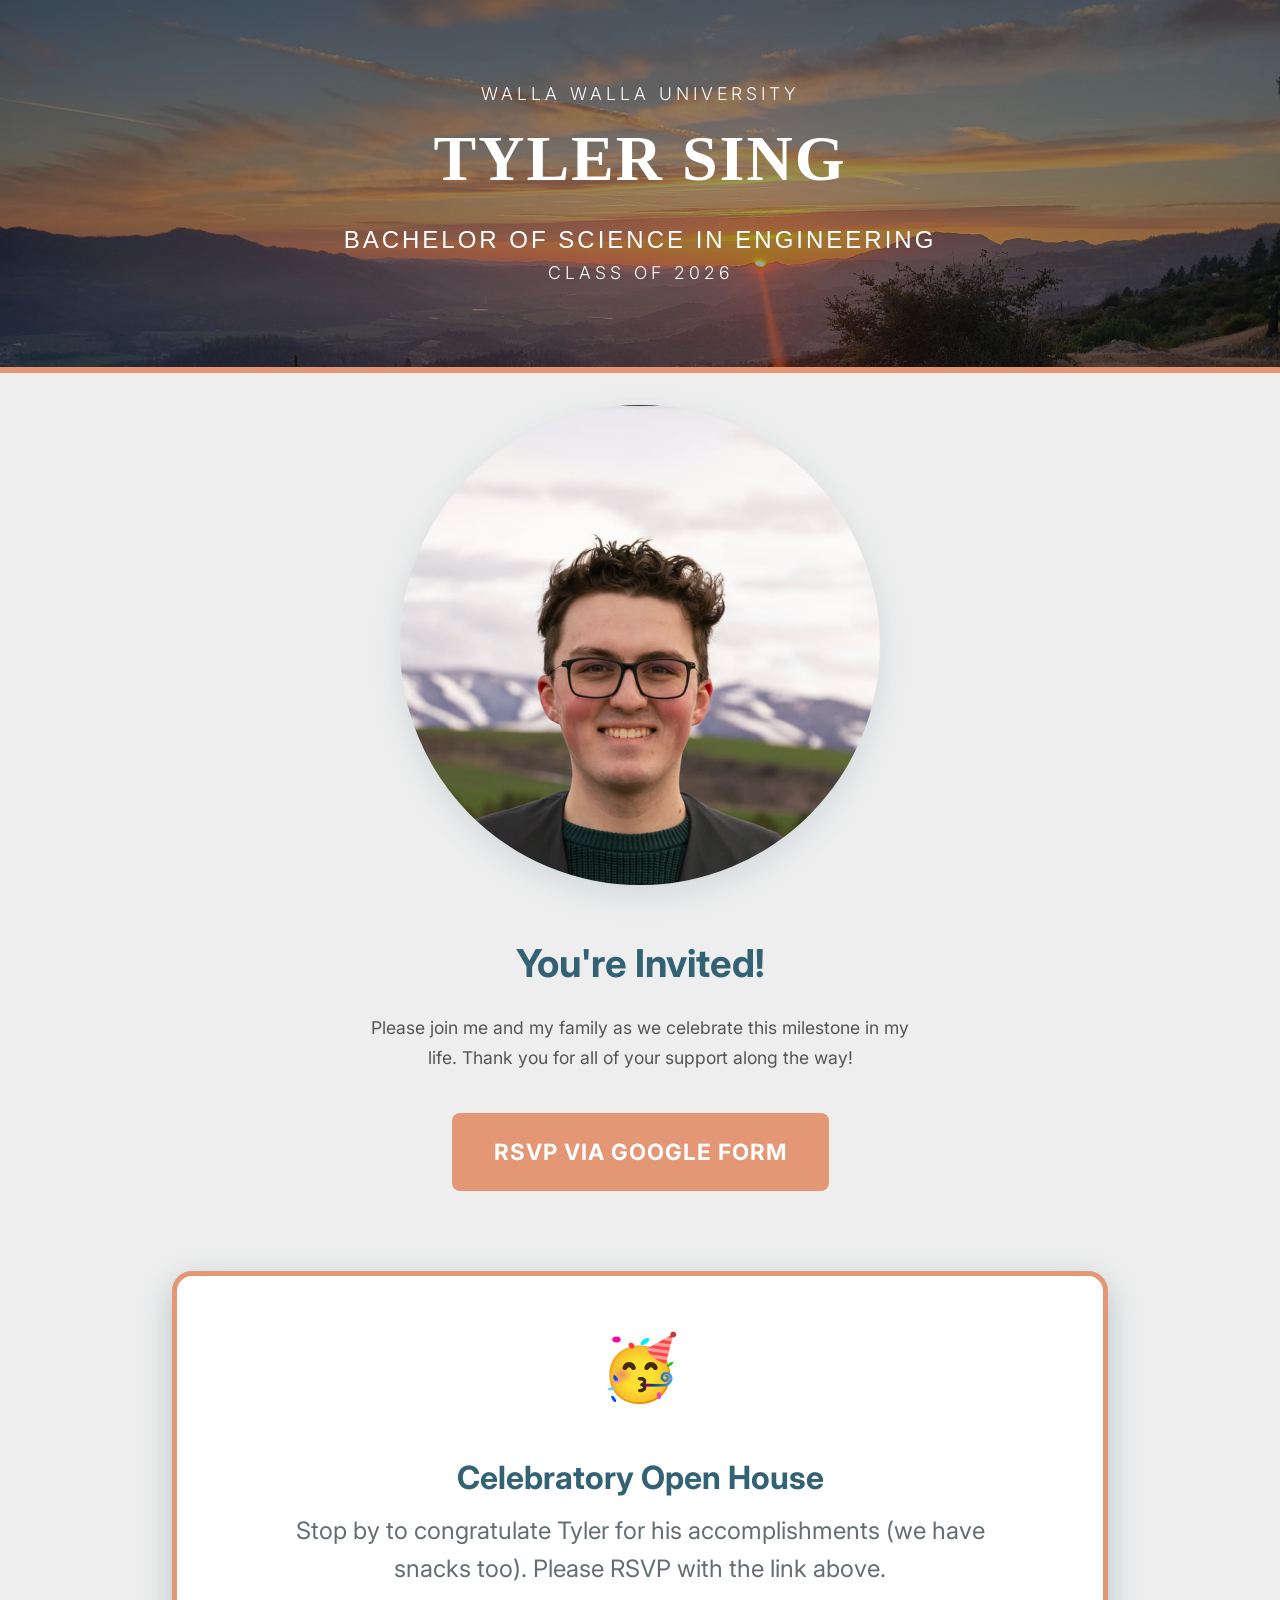
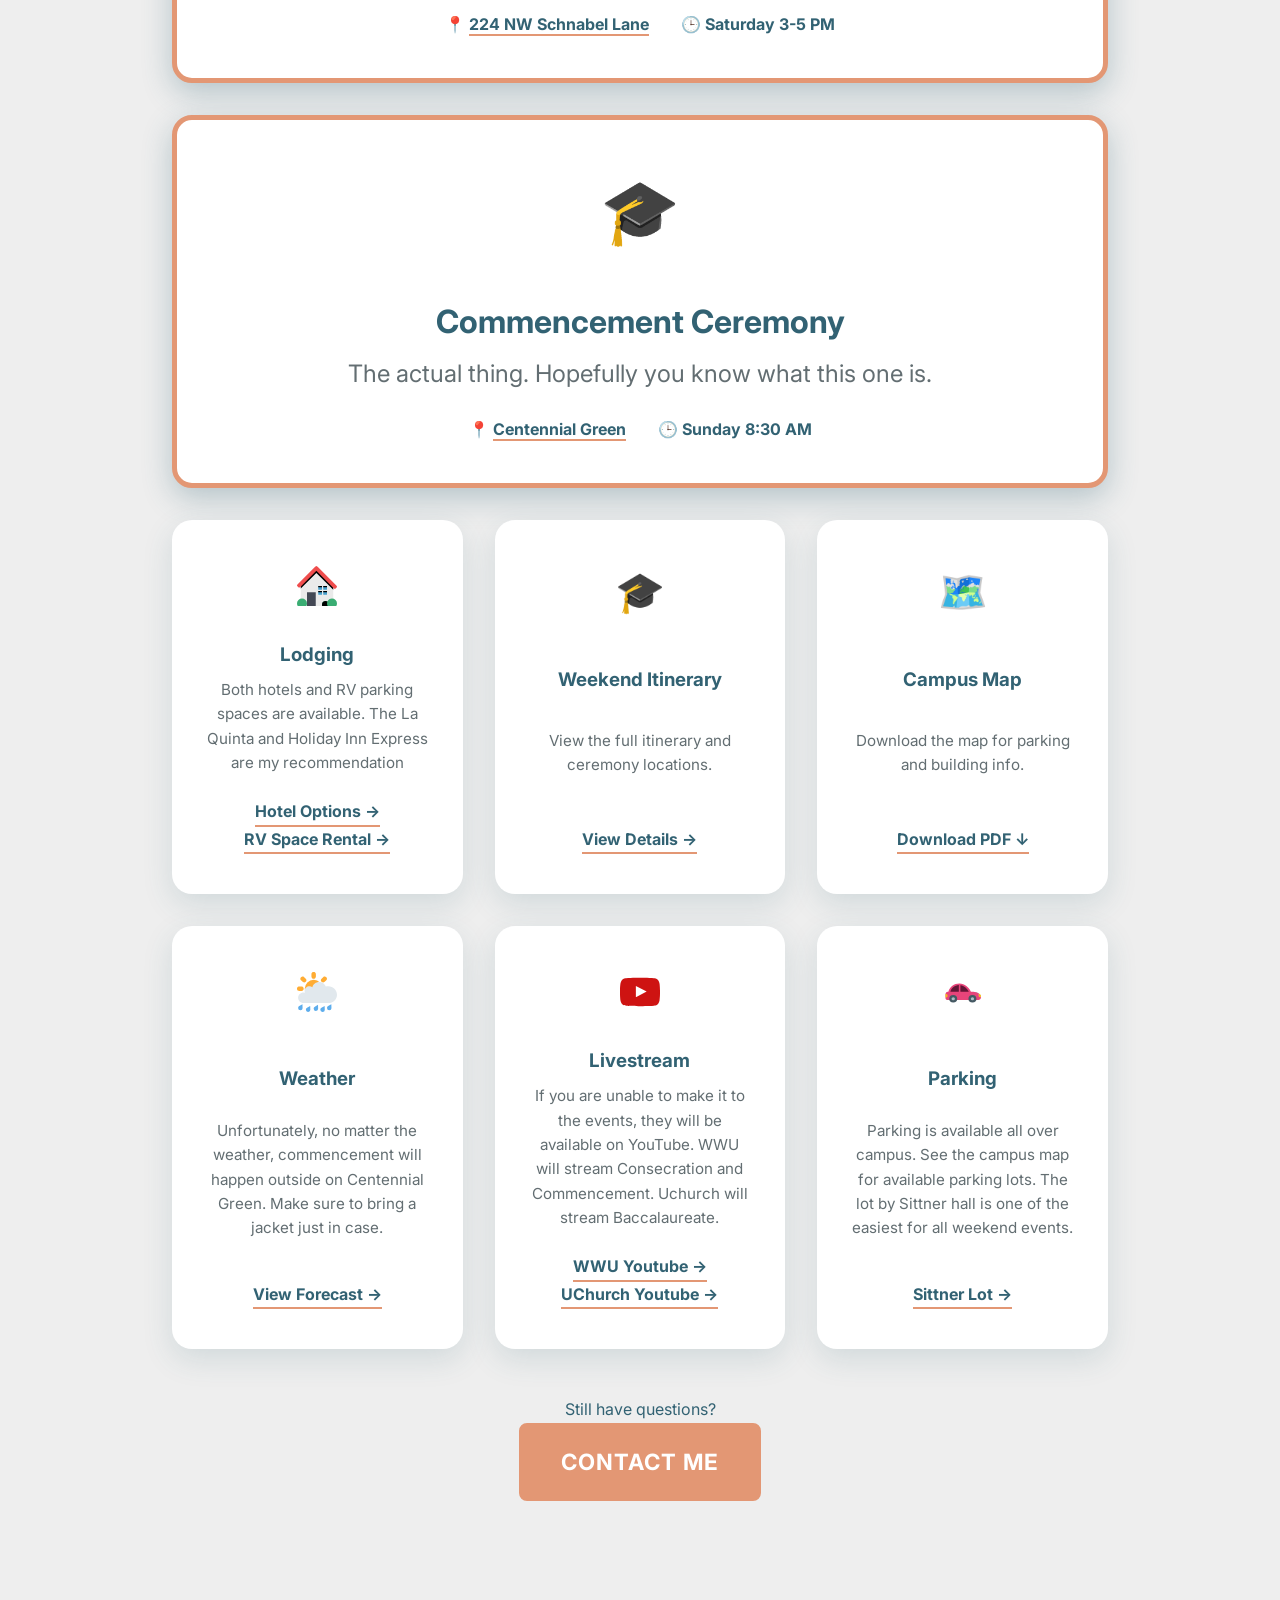
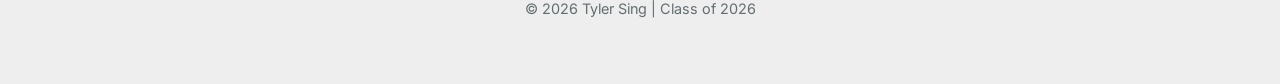
==== commit 60196672: "fix phone view" ====
--- a/index.html
+++ b/index.html
@@ -5,6 +5,7 @@
     <meta name="viewport" content="width=device-width, initial-scale=1.0">
     <title>Tyler Sing | Graduation 2026</title>
     <link rel="stylesheet" href="style.css">
+    <link rel="stylesheet" href="./style.css?v=1.2">
     <link href="https://fonts.googleapis.com/css2?family=Inter:wght@400;700&display=swap" rel="stylesheet">
 </head>
 <body>
@@ -20,7 +21,7 @@
     <main class="info-container">
         <div class="invitation-container" style="text-align: center; max-width: 600px; margin: 0 auto 5rem auto; padding: 0 1.5rem;">
             
-            <div class="personal-photo-frame" style="display: inline-block; width: 400px; height: 400px; border-radius: 50%; border: 6px solid var(--wwu-green); overflow: hidden; box-shadow: var(--shadow); margin-bottom: 2.5rem; background-image: url('photos/headshot.png'); background-size: cover; background-position: center 20%; /* Adjusted for face alignment */">
+            <div class="personal-photo-frame" style="display: inline-block; border-radius: 50%; border: 6px solid var(--wwu-green); overflow: hidden; box-shadow: var(--shadow); margin-bottom: 2.5rem; background-image: url('photos/headshot.png'); background-size: cover; background-position: center 20%; /* Adjusted for face alignment */">
             </div>
 
             <div class="centered-invitation-text">
--- a/style.css
+++ b/style.css
@@ -87,8 +87,8 @@
 }
 
 .personal-photo-frame {
-    width: 280px;
-    height: 280px;
+    width: 30rem;
+    height: 30rem;
     margin: 0 auto 2rem auto;
     border-radius: 50%; /* Circular frame */
     border: 6px solid var(--pacific-blue); /* #5C9EAD */
@@ -295,4 +295,17 @@
     color: #E39774 !important; /* Pops to Tangerine on hover */
     border-bottom: 2px solid #E39774;
     transform: translateY(-2px);
+}
+
+/* Mobile Devices (Phones) */
+@media (max-width: 480px) {
+    .personal-photo-frame {
+        width: 180px !important;
+        height: 180px !important;
+        border-width: 4px !important; /* Thinner border looks better on small screens */
+    }
+    
+    header h1 {
+        font-size: 2.5rem !important; /* Shrink your name slightly too */
+    }
 }
--- a/style.css
+++ b/style.css
@@ -87,8 +87,8 @@
 }
 
 .personal-photo-frame {
-    width: 280px;
-    height: 280px;
+    width: 30rem;
+    height: 30rem;
     margin: 0 auto 2rem auto;
     border-radius: 50%; /* Circular frame */
     border: 6px solid var(--pacific-blue); /* #5C9EAD */
@@ -295,4 +295,17 @@
     color: #E39774 !important; /* Pops to Tangerine on hover */
     border-bottom: 2px solid #E39774;
     transform: translateY(-2px);
+}
+
+/* Mobile Devices (Phones) */
+@media (max-width: 480px) {
+    .personal-photo-frame {
+        width: 180px !important;
+        height: 180px !important;
+        border-width: 4px !important; /* Thinner border looks better on small screens */
+    }
+    
+    header h1 {
+        font-size: 2.5rem !important; /* Shrink your name slightly too */
+    }
 }
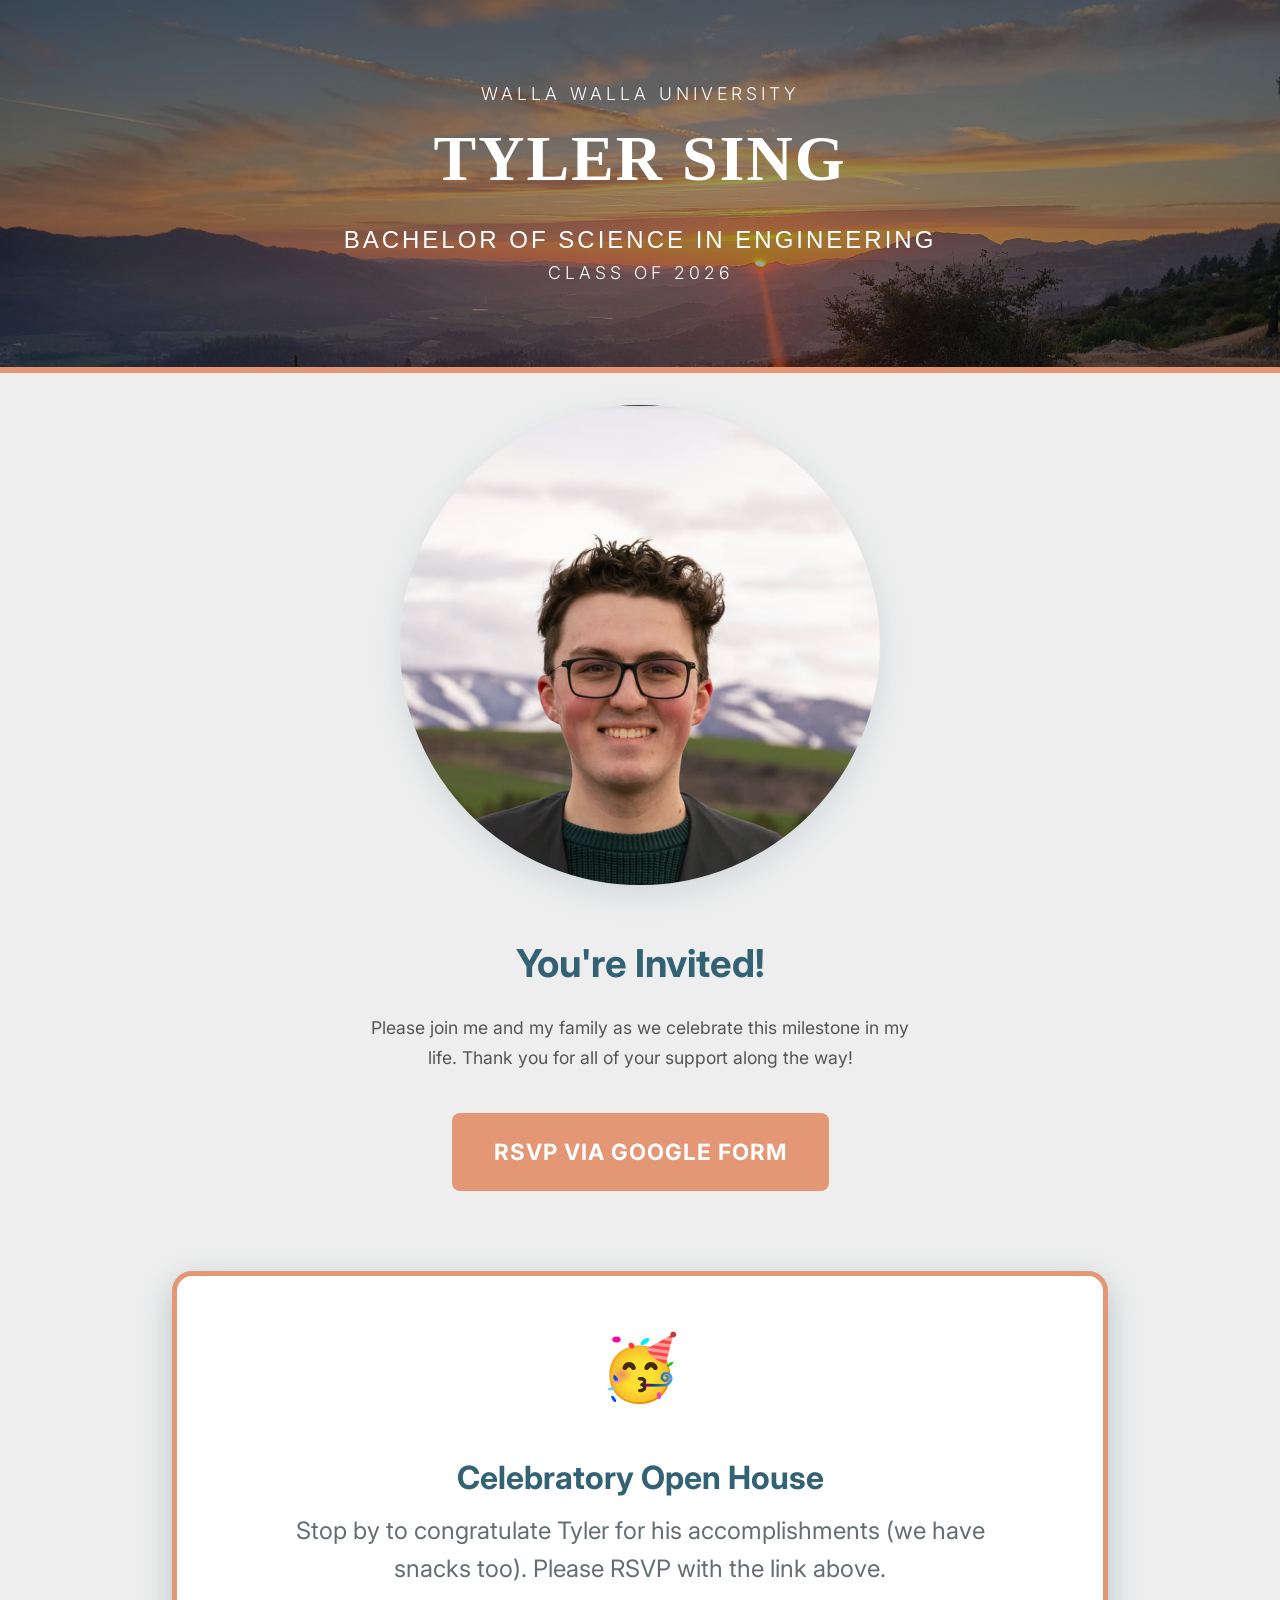
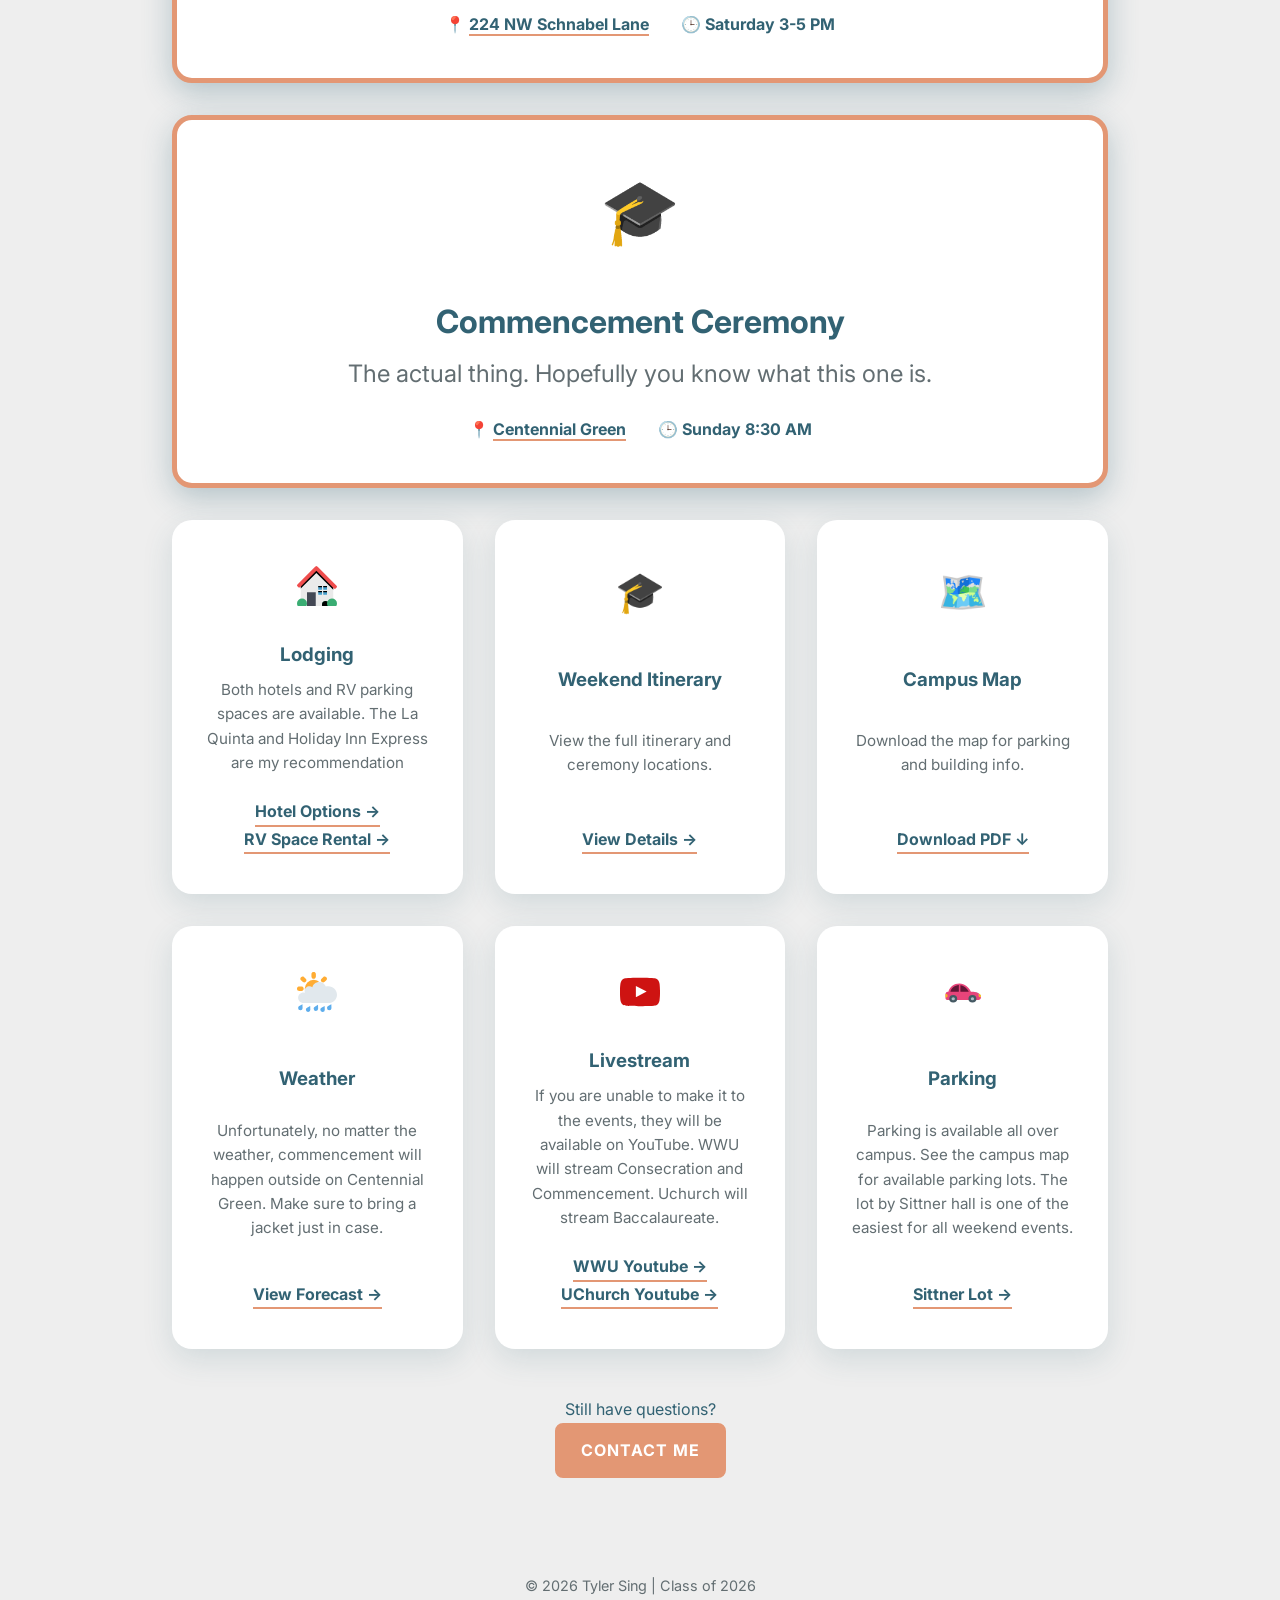
==== commit 31af8c52: "Fixed Itineray header" ====
--- a/index.html
+++ b/index.html
@@ -114,7 +114,7 @@
     
         <div style="text-align: center; margin-top: 3rem;">
             <p>Still have questions?</p>
-            <a href="contacts.html" class="btn-rsvp">Contact Me</a>
+            <a href="contacts.html" class="btn-contact">Contact Me</a>
         </div>
     </main>
 
--- a/style.css
+++ b/style.css
@@ -44,10 +44,37 @@
     text-align: center;
 }
 
+/* This only touches the header with that specific class */
+.itinerary-header {
+    margin-bottom: 0 !important;
+    padding-top: 0 !important;
+    padding-bottom: 0 !important;
+}
+
+.itinerary-header h5 {
+    margin: 0 !important;
+    font-size: 3rem;
+    color: var(--tangerine);
+}
+
+.itinerary-header p {
+    margin: 0 !important;
+    color: var(--pacific-blue);
+}
+
 header h1 {
     font-family: 'Georgia', serif; /* Or 'Playfair Display' if you use Google Fonts */
     font-size: 4rem !important;
     color: var(--white);
+    letter-spacing: 2px;
+    margin-bottom: 0.5rem;
+    text-transform: uppercase;
+}
+
+header h5 {
+    font-family: 'Georgia', serif; /* Or 'Playfair Display' if you use Google Fonts */
+    font-size: 3rem !important;
+    color: var(--tangerine);
     letter-spacing: 2px;
     margin-bottom: 0.5rem;
     text-transform: uppercase;
@@ -117,6 +144,7 @@
 }
 
 .info-container { max-width: 1000px; margin: 0 auto; padding: 2rem; }
+.itinerary-container { max-width: 1000px; margin: 0 auto; padding: 2rem; }
 
 /* Force the Party Card to Pop */
 div.detail-card.party-banner {
@@ -196,16 +224,6 @@
 }
 
 .timeline-time { font-weight: 700; color: var(--tangerine); min-width: 90px; }
-
-/* --- FAQ PAGE: Questions --- */
-.faq-item {
-    background: var(--white);
-    padding: 1.5rem;
-    border-radius: 12px;
-    margin-bottom: 1.2rem;
-    border-left: 6px solid var(--blue-slate);
-    box-shadow: var(--shadow);
-}
 
 /* --- Buttons & Links --- */
 /* Specific sizing for the RSVP button */
@@ -235,6 +253,33 @@
     box-shadow: 0 10px 20px rgba(227, 151, 116, 0.3);
 }
 
+/* Specific sizing for the Contact button */
+.btn-contact {
+    display: inline-block;
+    padding: 0.8rem 1.5rem !important; /* Top/Bottom and Left/Right */
+    font-size: 1rem !important;    /* Makes the text pop */
+    font-weight: 700 !important;      /* Extra bold */
+    text-transform: uppercase;        /* "Engineering" style clean look */
+    letter-spacing: 1px;
+    border-radius: 8px;               /* Slightly rounded corners */
+    transition: all 0.3s ease;
+    cursor: pointer;
+    text-decoration: none;
+    
+    /* Using your Tangerine Dream for the RSVP button */
+    background-color: var(--tangerine);
+    color: white !important;
+    border: 2px solid var(--tangerine);
+}
+
+/* Add a "Lift" effect on hover */
+.btn-contact:hover {
+    background-color: white;
+    color: var(--tangerine) !important;
+    transform: translateY(-3px);
+    box-shadow: 0 10px 20px rgba(227, 151, 116, 0.3);
+}
+
 .btn-secondary {
     color: var(--blue-slate);
     font-weight: 700;
--- a/style.css
+++ b/style.css
@@ -44,10 +44,37 @@
     text-align: center;
 }
 
+/* This only touches the header with that specific class */
+.itinerary-header {
+    margin-bottom: 0 !important;
+    padding-top: 0 !important;
+    padding-bottom: 0 !important;
+}
+
+.itinerary-header h5 {
+    margin: 0 !important;
+    font-size: 3rem;
+    color: var(--tangerine);
+}
+
+.itinerary-header p {
+    margin: 0 !important;
+    color: var(--pacific-blue);
+}
+
 header h1 {
     font-family: 'Georgia', serif; /* Or 'Playfair Display' if you use Google Fonts */
     font-size: 4rem !important;
     color: var(--white);
+    letter-spacing: 2px;
+    margin-bottom: 0.5rem;
+    text-transform: uppercase;
+}
+
+header h5 {
+    font-family: 'Georgia', serif; /* Or 'Playfair Display' if you use Google Fonts */
+    font-size: 3rem !important;
+    color: var(--tangerine);
     letter-spacing: 2px;
     margin-bottom: 0.5rem;
     text-transform: uppercase;
@@ -117,6 +144,7 @@
 }
 
 .info-container { max-width: 1000px; margin: 0 auto; padding: 2rem; }
+.itinerary-container { max-width: 1000px; margin: 0 auto; padding: 2rem; }
 
 /* Force the Party Card to Pop */
 div.detail-card.party-banner {
@@ -196,16 +224,6 @@
 }
 
 .timeline-time { font-weight: 700; color: var(--tangerine); min-width: 90px; }
-
-/* --- FAQ PAGE: Questions --- */
-.faq-item {
-    background: var(--white);
-    padding: 1.5rem;
-    border-radius: 12px;
-    margin-bottom: 1.2rem;
-    border-left: 6px solid var(--blue-slate);
-    box-shadow: var(--shadow);
-}
 
 /* --- Buttons & Links --- */
 /* Specific sizing for the RSVP button */
@@ -235,6 +253,33 @@
     box-shadow: 0 10px 20px rgba(227, 151, 116, 0.3);
 }
 
+/* Specific sizing for the Contact button */
+.btn-contact {
+    display: inline-block;
+    padding: 0.8rem 1.5rem !important; /* Top/Bottom and Left/Right */
+    font-size: 1rem !important;    /* Makes the text pop */
+    font-weight: 700 !important;      /* Extra bold */
+    text-transform: uppercase;        /* "Engineering" style clean look */
+    letter-spacing: 1px;
+    border-radius: 8px;               /* Slightly rounded corners */
+    transition: all 0.3s ease;
+    cursor: pointer;
+    text-decoration: none;
+    
+    /* Using your Tangerine Dream for the RSVP button */
+    background-color: var(--tangerine);
+    color: white !important;
+    border: 2px solid var(--tangerine);
+}
+
+/* Add a "Lift" effect on hover */
+.btn-contact:hover {
+    background-color: white;
+    color: var(--tangerine) !important;
+    transform: translateY(-3px);
+    box-shadow: 0 10px 20px rgba(227, 151, 116, 0.3);
+}
+
 .btn-secondary {
     color: var(--blue-slate);
     font-weight: 700;
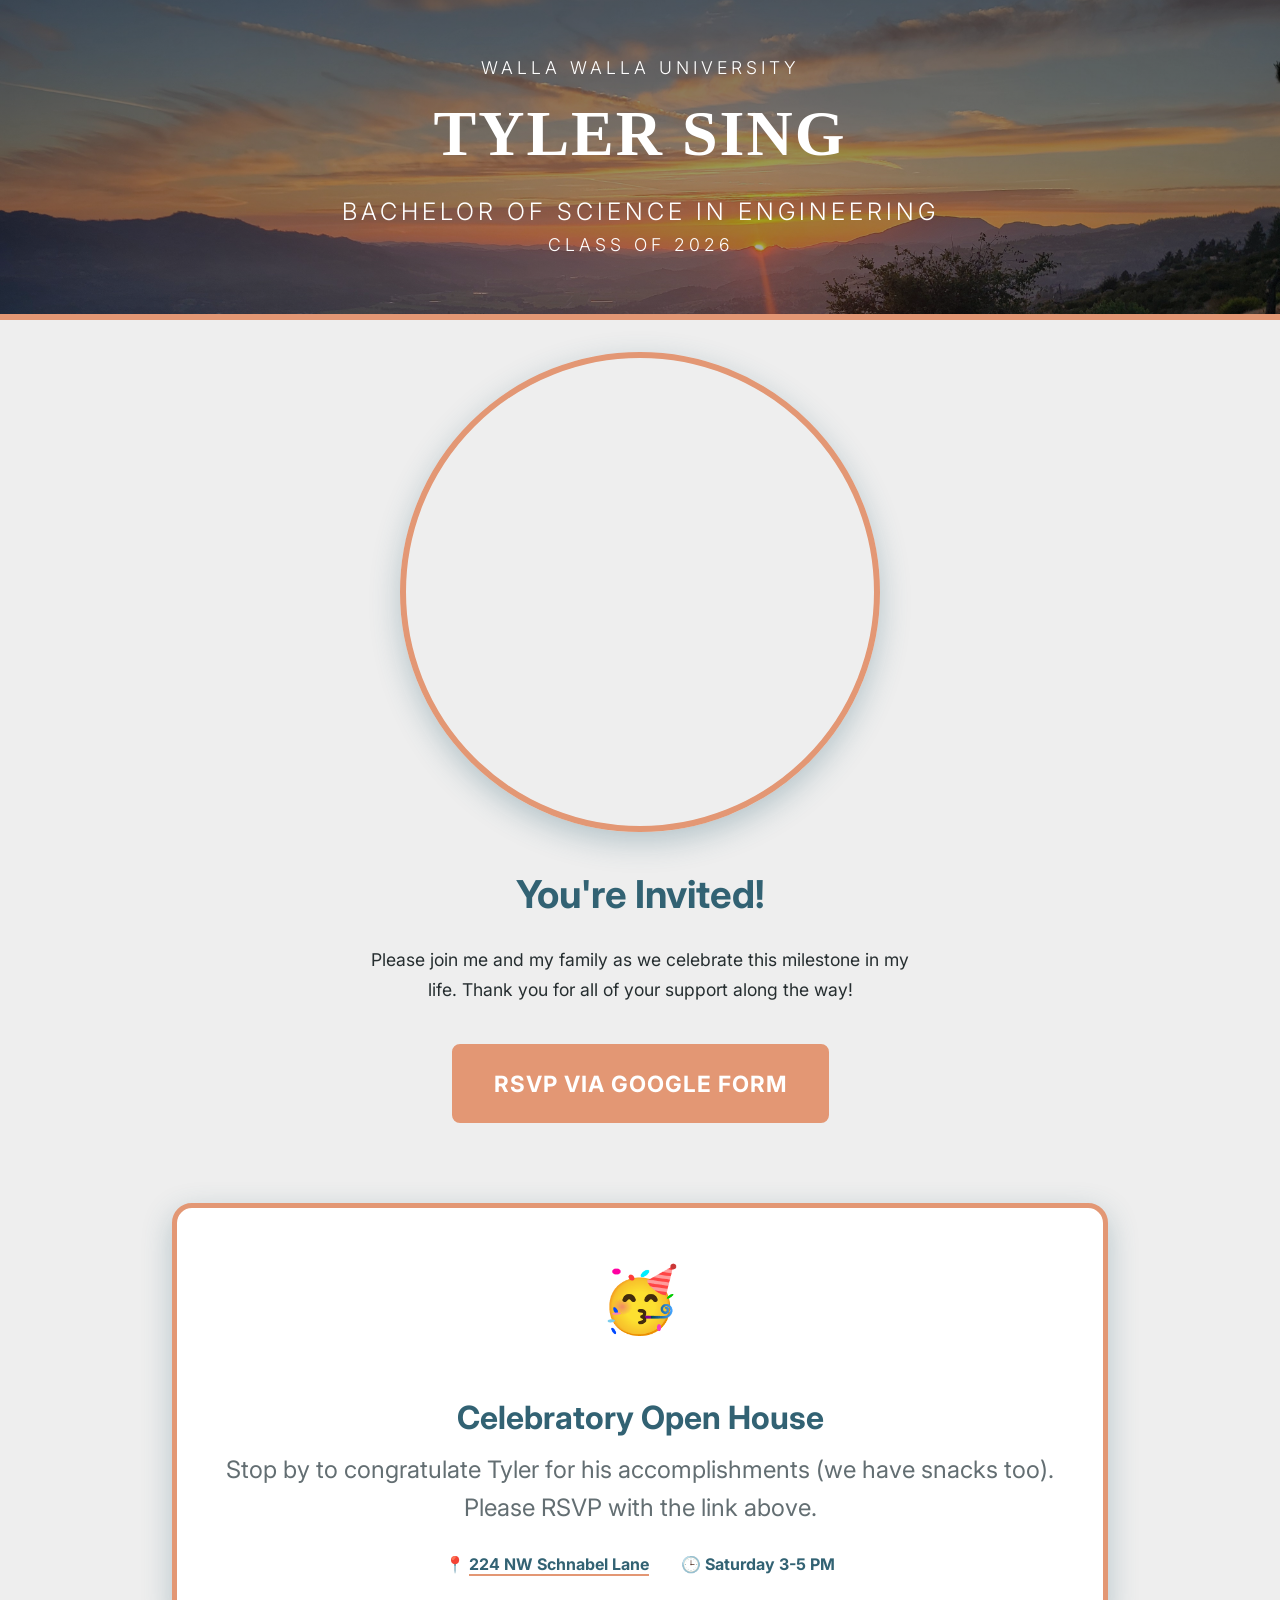
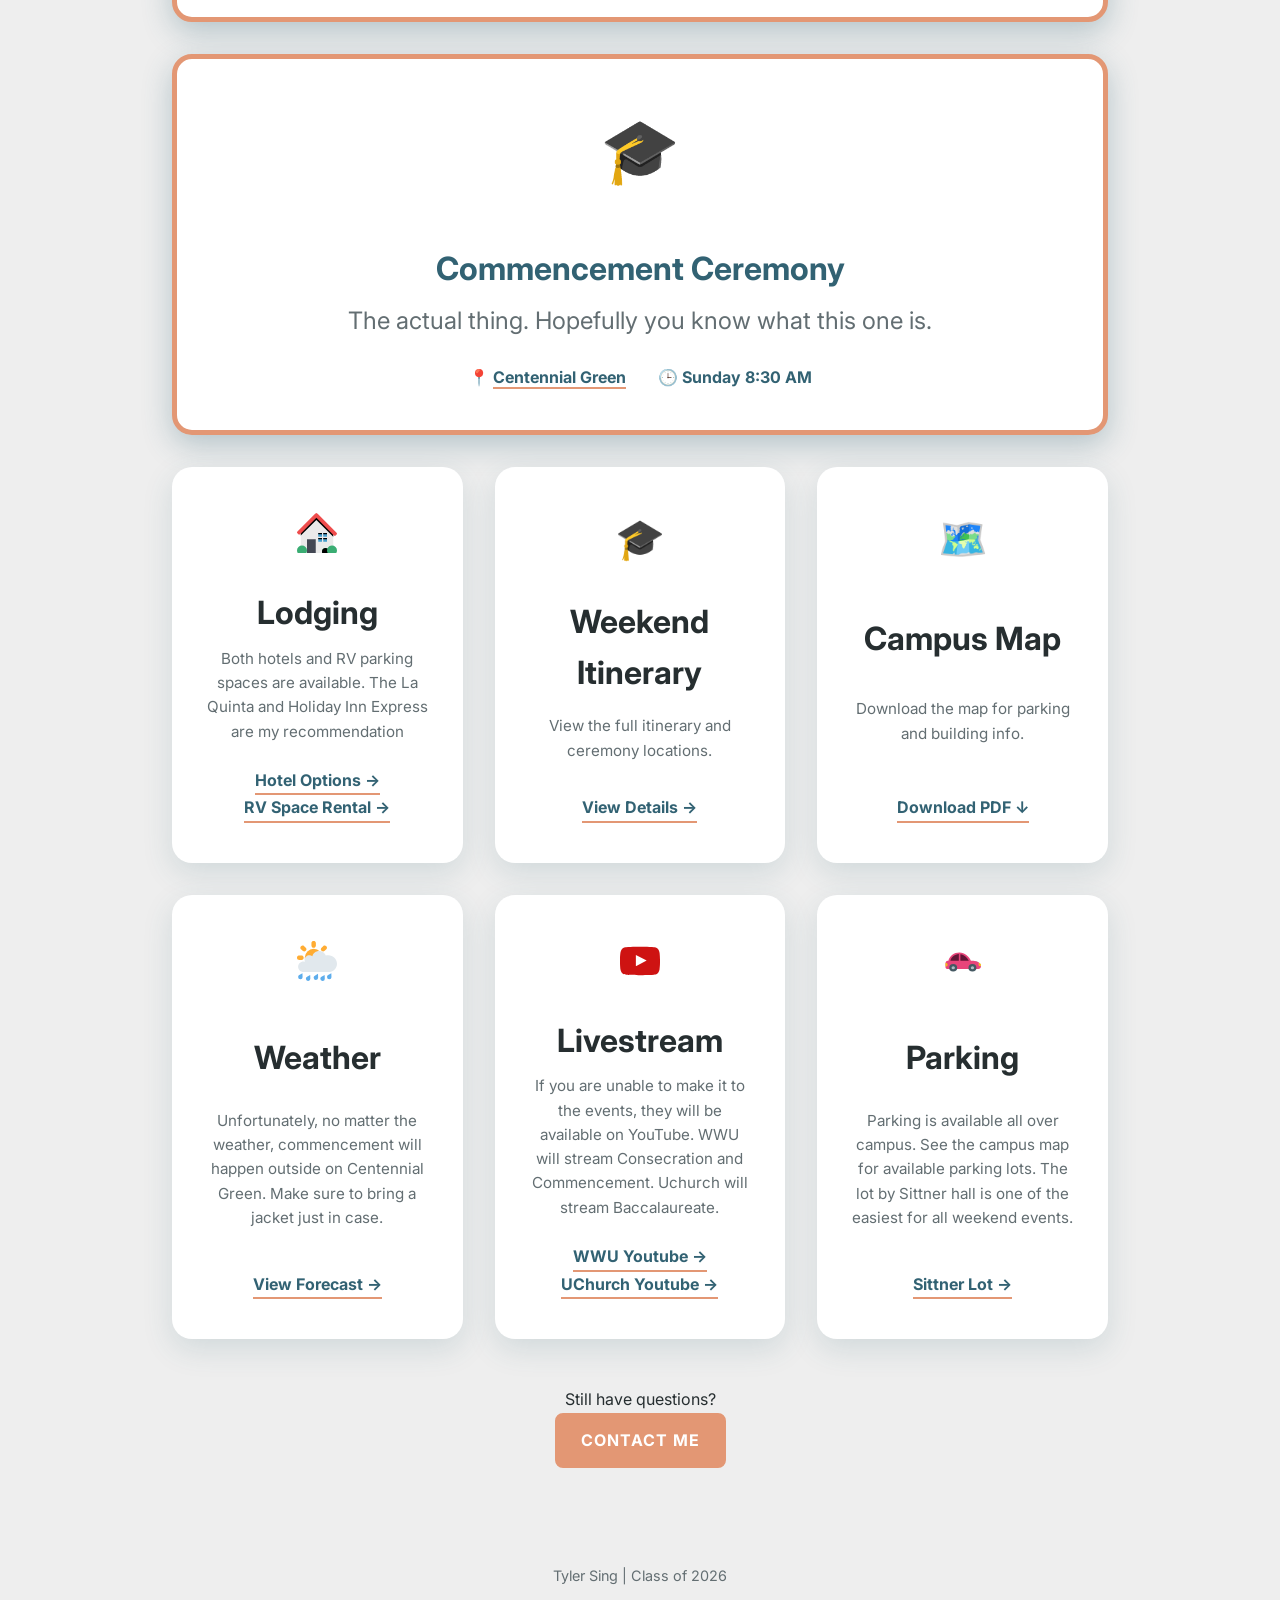
==== commit 8f471dad: "FInal Tweaks (hopefully)" ====
--- a/index.html
+++ b/index.html
@@ -5,28 +5,27 @@
     <meta name="viewport" content="width=device-width, initial-scale=1.0">
     <title>Tyler Sing | Graduation 2026</title>
     <link rel="stylesheet" href="style.css">
-    <link rel="stylesheet" href="./style.css?v=1.2">
     <link href="https://fonts.googleapis.com/css2?family=Inter:wght@400;700&display=swap" rel="stylesheet">
 </head>
 <body>
-    <header class="photo-hero" style="background-image: linear-gradient(rgba(0,0,0,0.5), rgba(0,0,0,0.3)), url('photos/sunset.jpg');">
-        <div class="header-overlay">
+    <header class="banner" style="background-image: linear-gradient(rgba(0,0,0,0.5), rgba(0,0,0,0.3)), url('photos/sunset.jpg');">
+        <div class="banner-overlay">
             <p>Walla Walla University</p>
             <h1>Tyler Sing</h1>
-            <h2 class="degree">Bachelor of Science in Engineering</h2>
+            <h2>Bachelor of Science in Engineering</h2>
             <p>Class of 2026</p>
         </div>
     </header>
 
     <main class="info-container">
-        <div class="invitation-container" style="text-align: center; max-width: 600px; margin: 0 auto 5rem auto; padding: 0 1.5rem;">
-            
-            <div class="personal-photo-frame" style="display: inline-block; border-radius: 50%; border: 6px solid var(--wwu-green); overflow: hidden; box-shadow: var(--shadow); margin-bottom: 2.5rem; background-image: url('photos/headshot.png'); background-size: cover; background-position: center 20%; /* Adjusted for face alignment */">
+        <div class="invitation">
+            <div class="headshot">
+                <img src="photos/headshot.jpg">
             </div>
 
-            <div class="centered-invitation-text">
-                <h2 style="color: var(--wwu-green); font-size: 2.4rem; font-weight: 700; margin-bottom: 1.2rem;">You're Invited!</h2>
-                <p style="font-size: 1.1rem; color: #555; line-height: 1.7; margin-bottom: 2.5rem;">Please join me and my family as we celebrate this milestone in my life. Thank you for all of your support along the way!</p>
+            <div>
+                <h2>You're Invited!</h2>
+                <p>Please join me and my family as we celebrate this milestone in my life. Thank you for all of your support along the way!</p>
                 
                 <div style="display: flex; justify-content: center;">
                     <a href="https://docs.google.com/forms/d/e/1FAIpQLSf-XNSzzdi9Q3JXaRH5UMClVHbPIYo3iOfGfonDqsUiySdWdw/viewform?usp=preview" target="_blank" class="btn-rsvp">RSVP via Google Form</a>
@@ -34,24 +33,24 @@
             </div>
         </div>
 
-        <div class="detail-card party-banner">
+        <div class="banner-card">
             <div class="icon">🥳</div>
-            <div class="party-details">
-                <h3 style="color: var(--blue-slate); margin-top: 0; font-size: 2rem;">Celebratory Open House</h3>
-                <p style="margin-bottom: 1.5rem; max-width: 700px; margin-left: auto; margin-right: auto;">Stop by to congratulate Tyler for his accomplishments (we have snacks too). Please RSVP with the link above.</p>
-                <div style="display: flex; gap: 2rem; font-weight: 700; color: var(--pacific-blue); justify-content: center; flex-wrap: wrap;">
+            <div>
+                <h1>Celebratory Open House</h1>
+                <p>Stop by to congratulate Tyler for his accomplishments (we have snacks too). Please RSVP with the link above.</p>
+                <div class="links">
                     <span>📍 <a href="https://www.google.com/maps/search/?api=1&query=224+NW+Schnabel+Lane+College+Place+WA" target="_blank" class="btn-secondary">224 NW Schnabel Lane</a></span>
                     <span>🕒 Saturday 3-5 PM</span>
                 </div>
             </div>
         </div>
 
-        <div class="detail-card party-banner">
+        <div class="banner-card">
             <div class="icon">🎓</div>
-            <div class="party-details">
-                <h3 style="color: var(--blue-slate); margin-top: 0; font-size: 2rem;">Commencement Ceremony</h3>
-                <p style="margin-bottom: 1.5rem; max-width: 700px; margin-left: auto; margin-right: auto;">The actual thing. Hopefully you know what this one is.</p>
-                <div style="display: flex; gap: 2rem; font-weight: 700; color: var(--pacific-blue); justify-content: center; flex-wrap: wrap;">
+            <div>
+                <h1>Commencement Ceremony</h1>
+                <p>The actual thing. Hopefully you know what this one is.</p>
+                <div class="links">
                     <span>📍 <a href="https://maps.app.goo.gl/xNmxNzuYu9B9smxAA" target="_blank" class="btn-secondary">Centennial Green</a></span>
                     <span>🕒 Sunday 8:30 AM</span>
                 </div>
@@ -63,7 +62,7 @@
                 <div class="icon">
                     <img src="icons/house.svg" width="40" height="40">
                 </div>
-                <h3>Lodging</h3>
+                <h1>Lodging</h1>
                 <p>Both hotels and RV parking spaces are available. The La Quinta and Holiday Inn Express are my recommendation</p>
                 <a href="https://business.wwvchamber.com/list/ql/lodging-travel-15?c=109&q=&st=1" class="btn-secondary">Hotel Options →</a>
                 <a href="https://wwuform.formstack.com/forms/rv_space_rental" class="btn-secondary">RV Space Rental →</a>
@@ -71,14 +70,14 @@
 
             <div class="detail-card">
                 <div class="icon">🎓</div>
-                <h3>Weekend Itinerary</h3>
+                <h1>Weekend Itinerary</h1>
                 <p>View the full itinerary and ceremony locations.</p>
                 <a href="schedule.html" class="btn-secondary">View Details →</a>
             </div>
 
             <div class="detail-card">
                 <div class="icon">🗺️</div>
-                <h3>Campus Map</h3>
+                <h1>Campus Map</h1>
                 <p>Download the map for parking and building info.</p>
                 <a href="wwu_campus_map.pdf" download class="btn-secondary">Download PDF ↓</a>
             </div>
@@ -87,7 +86,7 @@
                 <div class="icon">
                     <img src="icons/rain.svg" width="40" height="40">
                 </div>
-                <h3>Weather</h3>
+                <h1>Weather</h1>
                 <p>Unfortunately, no matter the weather, commencement will happen outside on Centennial Green. Make sure to bring a jacket just in case.</p>
                 <a href="https://weather.com/weather/hourbyhour/l/4f5ed2e91936d17a579059fb443ac13ba6812a4ce660780422a62503f3a103cb" class="btn-secondary">View Forecast →</a>
             </div>
@@ -96,7 +95,7 @@
                 <div class="icon">
                     <img src="icons/youtube.svg" width="40" height="40">
                 </div>
-                <h3>Livestream</h3>
+                <h1>Livestream</h1>
                 <p>If you are unable to make it to the events, they will be available on YouTube. WWU will stream Consecration and Commencement. Uchurch will stream Baccalaureate.</p>
                 <a href="https://www.youtube.com/@WallaWallaUniversity/featured" class="btn-secondary">WWU Youtube →</a>
                 <a href="https://www.youtube.com/@WWUChurch" class="btn-secondary">UChurch Youtube →</a>
@@ -106,7 +105,7 @@
                 <div class="icon">
                     <img src="icons/car.svg" width="40" height="40">
                 </div>
-                <h3>Parking</h3>
+                <h1>Parking</h1>
                 <p>Parking is available all over campus. See the campus map for available parking lots. The lot by Sittner hall is one of the easiest for all weekend events.</p>
                 <a href="https://maps.app.goo.gl/mPSVx5HLzYJDGmB4A" class="btn-secondary">Sittner Lot →</a>
             </div>
@@ -118,6 +117,6 @@
         </div>
     </main>
 
-    <footer>© 2026 Tyler Sing | Class of 2026</footer>
+    <footer>Tyler Sing | Class of 2026</footer>
 </body>
 </html>
--- a/style.css
+++ b/style.css
@@ -1,15 +1,18 @@
 /* --- Tyler's Graduation Theme (Color Refresh) --- */
 :root {
-    --blue-slate: #326273;   /* REPLACED GREEN WITH BLUE SLATE */
-    --tangerine: #E39774;  /* REPLACED ORANGE WITH TANGERINE DREAM */
-    --platinum: #EEEEEE;  /* REPLACED LIGHT GREY WITH PLATINUM */
-    --text-dark: #326273;   /* REPLACED TEXT DARK WITH BLUE SLATE */
-    --white: #FFFFFF;       /* No change needed */
-    --shadow: 0 10px 30px rgba(50, 98, 115, 0.15); /* Updated shadow color for Blue Slate */
+    --blue-slate: #326273;
+    --tangerine: #E39774;
+    --pacific-blue: #5C9EAD;
+    --platinum: #EEEEEE;
+    --text-dark: #262e30;
+    --white: #FFFFFF;
+    --shadow: 0 10px 30px rgba(50, 98, 115, 0.15);
 }
 
 * { box-sizing: border-box; margin: 0; padding: 0; }
 
+
+/* --- Basic Classes --- */
 body {
     font-family: 'Inter', sans-serif;
     background-color: var(--platinum);
@@ -17,26 +20,11 @@
     line-height: 1.6;
 }
 
-/* --- Hero Section --- */
-.hero, .photo-hero {
-    background-color: var(--blue-slate);
-    color: var(--white);
-    padding: 5rem 2rem;
-    text-align: center;
-    border-bottom: 6px solid var(--tangerine);
-}
-
 header {
-    /* Increase this value to show more photo (try 60vh or 500px) */
-    min-height: 40vh; 
-    
-    /* Extra padding pushes the text down and expands the container */
-    padding: 10rem 2rem; 
-    
-    /* This ensures the photo stays centered as it expands */
+    min-height: 2rem; 
+    padding: 2rem 2rem; 
     background-size: cover;
-    background-position: center 30%; /* Adjust 30% to move the photo up/down */
-    
+    background-position: center 30%;
     display: flex;
     flex-direction: column;
     justify-content: center;
@@ -44,189 +32,168 @@
     text-align: center;
 }
 
-/* This only touches the header with that specific class */
-.itinerary-header {
-    margin-bottom: 0 !important;
-    padding-top: 0 !important;
-    padding-bottom: 0 !important;
-}
-
-.itinerary-header h5 {
-    margin: 0 !important;
-    font-size: 3rem;
-    color: var(--tangerine);
-}
-
-.itinerary-header p {
-    margin: 0 !important;
-    color: var(--pacific-blue);
-}
-
-header h1 {
+.info-container { max-width: 1000px; margin: 0 auto; padding: 2rem; }
+
+footer { text-align: center; padding: 4rem; color: #636e72; font-size: 0.9rem; }
+
+/* --- Subpage Stuff --- */
+.sub-nav { padding: 1.5rem; max-width: 1000px; margin: 0 auto; }
+.sub-nav a { text-decoration: none; color: var(--blue-slate); font-weight: 700; }
+
+.section-header {
+    text-align: center; 
+    max-width: 600px; 
+    margin: 0 auto 0 auto; 
+    padding: 1rem 1.5rem 0 1.5rem;
+}
+
+.section-header p {
+    font-family: 'Inter', sans-serif;
+    font-weight: 300;
+    letter-spacing: 4px;
+    text-transform: uppercase;
+    color: var(--text-dark);
+    font-size: 1.1rem;
+}
+
+.section-header h1 {
     font-family: 'Georgia', serif; /* Or 'Playfair Display' if you use Google Fonts */
-    font-size: 4rem !important;
-    color: var(--white);
+    font-size: 2rem;
+    color: var(--blue-slate);
     letter-spacing: 2px;
     margin-bottom: 0.5rem;
     text-transform: uppercase;
 }
 
-header h5 {
-    font-family: 'Georgia', serif; /* Or 'Playfair Display' if you use Google Fonts */
-    font-size: 3rem !important;
-    color: var(--tangerine);
-    letter-spacing: 2px;
-    margin-bottom: 0.5rem;
-    text-transform: uppercase;
-}
-
+/* --- Basic Buttons --- */
+.btn-secondary {
+    color: var(--blue-slate);
+    font-weight: 700;
+    text-decoration: none;
+    border-bottom: 2px solid var(--tangerine);
+}
+
+.btn-secondary:hover {
+    color: #5C9EAD; /* HOVER IS NOW PACIFIC BLUE */
+}
+
+/* --- Default Text --- */
 header p {
     font-family: 'Inter', sans-serif;
     font-weight: 300;
     letter-spacing: 4px;
     text-transform: uppercase;
-    color: var(--pacific-blue);
+    color: var(--white);
     font-size: 1.1rem;
 }
 
-/* Styling for Walla Walla University */
-header h2, .university-title {
-    font-family: 'Montserrat', sans-serif; /* A clean, modern sans-serif */
-    font-size: 1.5rem !important;
-    color: var(--pacific-blue); /* #5C9EAD */
-    text-transform: uppercase;
-    letter-spacing: 3px;
-    margin-top: 10px;
-    font-weight: 500;
-}
-
-/* Styling for Class of 2026 */
-header p.graduation-year{
-    font-family: 'Roboto Mono', monospace; /* Looks like technical code/data */
-    font-size: 1.5rem !important;
-    color: white !important;
-    display: inline-block;
-    padding: 5px 15px;
-    border-radius: 4px;
-    margin-top: 15px;
-    font-weight: 700;
-    letter-spacing: 1px;
-}
-
-.personal-photo-frame {
+header h1 {
+    font-family: 'Georgia', serif; /* Or 'Playfair Display' if you use Google Fonts */
+    font-size: 4rem;
+    color: var(--white);
+    letter-spacing: 2px;
+    margin-bottom: 0.5rem;
+    text-transform: uppercase;
+}
+
+/* --- Main Page Banner --- */
+.banner {
+    background-color: var(--blue-slate);
+    color: var(--white);
+    padding: 5rem 2rem;
+    text-align: center;
+    border-bottom: 6px solid var(--tangerine);
+    min-height: 20rem; 
+    padding: 10rem 2rem; 
+    background-size: cover;
+    background-position: center 30%;
+    display: flex;
+    flex-direction: column;
+    justify-content: center;
+    align-items: center;
+    text-align: center;
+}
+
+
+.banner {
+    margin-bottom: 0 !important;
+    padding-top: 0 !important;
+    padding-bottom: 0 !important;
+}
+
+.banner p {
+    font-family: 'Inter', sans-serif;
+    font-weight: 300;
+    letter-spacing: 4px;
+    text-transform: uppercase;
+    color: var(--white);
+    font-size: 1.1rem;
+}
+
+.banner h1 {
+    font-family: 'Georgia', serif; /* Or 'Playfair Display' if you use Google Fonts */
+    font-size: 4rem !important;
+    color: var(--white);
+    letter-spacing: 2px;
+    margin-bottom: 0.5rem;
+    text-transform: uppercase;
+}
+
+.banner h2 {
+    font-family: 'Inter', sans-serif;
+    font-weight: 300;
+    letter-spacing: 4px;
+    text-transform: uppercase;
+    color: var(--white);
+    font-size: 1.5rem;
+}
+
+
+/* --- Invitation Section --- */
+.invitation {
+    text-align: center; 
+    max-width: 600px; 
+    margin: 0 auto 5rem auto; 
+    padding: 0 1.5rem;
+}
+
+.headshot {
     width: 30rem;
     height: 30rem;
     margin: 0 auto 2rem auto;
-    border-radius: 50%; /* Circular frame */
-    border: 6px solid var(--pacific-blue); /* #5C9EAD */
-    padding: 8px; /* Creates a small gap between border and photo */
-    background-color: var(--white);
-    box-shadow: 0 10px 30px rgba(50, 98, 115, 0.3); /* Blue Slate shadow */
-    overflow: hidden; /* Keeps the photo inside the circle */
+    border-radius: 50% !important;
+    border: 6px solid var(--tangerine);
+    padding: 0px;
+    box-shadow: 0 10px 30px rgba(50, 98, 115, 0.3);
+    overflow: hidden;
     display: flex;
     justify-content: center;
     align-items: center;
     transition: transform 0.4s cubic-bezier(0.175, 0.885, 0.32, 1.275);
 }
 
-.personal-photo-frame img {
+.headshot img{
     width: 100%;
     height: 100%;
-    object-fit: cover; /* Prevents stretching */
-    border-radius: 50%;
-}
-
-/* Engineering "Glow" on Hover */
-.personal-photo-frame:hover {
-    transform: scale(1.05);
-    border-color: var(--tangerine); /* #E39774 */
-    box-shadow: 0 15px 40px rgba(227, 151, 116, 0.4);
-}
-
-.info-container { max-width: 1000px; margin: 0 auto; padding: 2rem; }
-.itinerary-container { max-width: 1000px; margin: 0 auto; padding: 2rem; }
-
-/* Force the Party Card to Pop */
-div.detail-card.party-banner {
-    border: 5px solid #E39774 !important; /* Tangerine Dream */
-    box-shadow: 0 10px 30px rgba(50, 98, 115, 0.3) !important;
-    margin-bottom: 2rem !important;
-    display: flex !important; /* Ensures the border wraps correctly */
-    visibility: visible !important;
-}
-
-/* Specialized sizing for the Party Icon */
-.party-banner .icon {
-    width: 120px !important;  /* Increased from 80px */
-    height: 120px !important; /* Increased from 80px */
-    font-size: 4rem !important; /* Makes the emoji much larger */
-    margin-bottom: rem !important;
-    border-width: 5px !important; /* Thicker border to match the card border */
-    background-color: var(--white); /* Keeps it clean against the platinum background */
-}
-
-/* Add a subtle "party" animation */
-.party-banner:hover .icon {
-    transform: scale(1.15) rotate(-10deg);
-}
-
-.detail-card.party-banner p { color: #636e72; font-size: 1.5rem; margin-bottom: 1.5rem; }
-
-/* --- INDEX PAGE: 4-Card Grid --- */
-.details-grid {
-    display: grid;
-    grid-template-columns: repeat(auto-fit, minmax(280px, 1fr));
-    gap: 2rem;
-    margin-top: 2rem;
-}
-
-.detail-card {
-    background: var(--white);
-    padding: 2.5rem 2rem;
-    border-radius: 20px;
-    text-align: center;
-    box-shadow: var(--shadow);
-    display: flex;
-    flex-direction: column;
-    justify-content: space-between;
-    align-items: center;
-    min-height: 350px;
-}
-
-.detail-card .icon { 
-    font-size: 2.5rem; 
-    margin-bottom: 1rem;
-    color: #5C9EAD; /* ICONS NOW USE PACIFIC BLUE */
-}
-
-.detail-card h3 { margin-bottom: 0.5rem; }
-.detail-card p { color: #636e72; font-size: 0.95rem; margin-bottom: 1.5rem; }
-
-/* --- SCHEDULE PAGE: Timeline --- */
-.timeline-day-header {
-    color: var(--blue-slate);
-    font-size: 1.5rem;
-    font-weight: 700;
-    margin: 2.5rem 0 1rem;
-    border-bottom: 2px solid var(--tangerine);
-    padding-bottom: 5px;
-}
-
-.timeline-card {
-    background: var(--white);
-    padding: 1.5rem;
-    border-radius: 12px;
-    margin-bottom: 1rem;
-    display: flex;
-    gap: 20px;
-    box-shadow: var(--shadow);
-    border-left: 6px solid var(--blue-slate);
-}
-
-.timeline-time { font-weight: 700; color: var(--tangerine); min-width: 90px; }
-
-/* --- Buttons & Links --- */
-/* Specific sizing for the RSVP button */
+    object-fit: cover;
+    object-position: 50% -30%;
+    transform: scale(2) translate(-20px, 0px);
+}
+
+.invitation h2 {
+    color: var(--blue-slate); 
+    font-size: 2.4rem; 
+    font-weight: 700; 
+    margin-bottom: 1.2rem;
+}
+
+.invitation p {
+    font-size: 1.1rem; 
+    color: var(--text-dark); 
+    line-height: 1.7; 
+    margin-bottom: 2.5rem;
+}
+
 .btn-rsvp {
     display: inline-block;
     padding: 1.2rem 2.5rem !important; /* Top/Bottom and Left/Right */
@@ -234,18 +201,15 @@
     font-weight: 700 !important;      /* Extra bold */
     text-transform: uppercase;        /* "Engineering" style clean look */
     letter-spacing: 1px;
-    border-radius: 8px;               /* Slightly rounded corners */
+    border-radius: 8px;
     transition: all 0.3s ease;
     cursor: pointer;
     text-decoration: none;
-    
-    /* Using your Tangerine Dream for the RSVP button */
     background-color: var(--tangerine);
     color: white !important;
     border: 2px solid var(--tangerine);
 }
 
-/* Add a "Lift" effect on hover */
 .btn-rsvp:hover {
     background-color: white;
     color: var(--tangerine) !important;
@@ -253,7 +217,100 @@
     box-shadow: 0 10px 20px rgba(227, 151, 116, 0.3);
 }
 
-/* Specific sizing for the Contact button */
+
+/* --- Invitation Section --- */
+.banner-card {
+    background: var(--white);
+    padding: 2.5rem 2rem;
+    border-radius: 20px;
+    text-align: center;
+    display: flex;
+    flex-direction: column;
+    justify-content: center;
+    align-items: center;
+    gap: 1.5rem;
+    min-height: 350px;
+    border: 5px solid #E39774 !important;
+    box-shadow: 0 10px 30px rgba(50, 98, 115, 0.3) !important;
+    margin-bottom: 2rem !important;
+    visibility: visible !important;
+}
+
+.banner-card .icon {
+    width: 120px !important;  /* Increased from 80px */
+    height: 120px !important; /* Increased from 80px */
+    font-size: 4rem !important; /* Makes the emoji much larger */
+    margin-bottom: rem !important;
+    border-width: 5px !important; /* Thicker border to match the card border */
+    background-color: var(--white); /* Keeps it clean against the platinum background */
+}
+
+.banner-card:hover .icon {
+    transform: scale(1.15) rotate(-10deg);
+}
+
+.banner-card .links {
+    display: flex;
+    gap: 2rem; 
+    font-weight: 700; 
+    color: var(--blue-slate); 
+    justify-content: center; 
+    flex-wrap: wrap;
+}
+
+.banner-card p {
+    color: #636e72; 
+    font-size: 1.5rem; 
+    margin-bottom: 1.5rem; 
+}
+
+.banner-card h1 {
+    color: var(--blue-slate); 
+    font-size: 1.5rem; 
+    margin-bottom: 0.5rem;
+    margin-top: 0;
+    font-size: 2rem;
+}
+
+
+/* --- Detail Cards --- */
+.details-grid {
+    display: grid;
+    grid-template-columns: repeat(auto-fit, minmax(280px, 1fr));
+    gap: 2rem;
+    margin-top: 2rem;
+}
+
+.detail-card {
+    background: var(--white);
+    padding: 2.5rem 2rem;
+    border-radius: 20px;
+    text-align: center;
+    box-shadow: var(--shadow);
+    display: flex;
+    flex-direction: column;
+    justify-content: space-between;
+    align-items: center;
+    min-height: 350px;
+}
+
+.detail-card .icon { 
+    font-size: 2.5rem; 
+    margin-bottom: 1rem;
+}
+
+.detail-card p { 
+    color: #636e72; 
+    font-size: 0.95rem; 
+    margin-bottom: 1.5rem; 
+}
+
+.detail-card h1 { 
+    margin-bottom: 0.5rem; 
+}
+
+
+/* --- Contacts Widget --- */
 .btn-contact {
     display: inline-block;
     padding: 0.8rem 1.5rem !important; /* Top/Bottom and Left/Right */
@@ -266,67 +323,56 @@
     cursor: pointer;
     text-decoration: none;
     
-    /* Using your Tangerine Dream for the RSVP button */
     background-color: var(--tangerine);
-    color: white !important;
+    color: var(--white) !important;
     border: 2px solid var(--tangerine);
 }
 
-/* Add a "Lift" effect on hover */
 .btn-contact:hover {
-    background-color: white;
+    background-color: var(--white);
     color: var(--tangerine) !important;
     transform: translateY(-3px);
     box-shadow: 0 10px 20px rgba(227, 151, 116, 0.3);
 }
 
-.btn-secondary {
-    color: var(--blue-slate);
-    font-weight: 700;
-    text-decoration: none;
-    border-bottom: 2px solid var(--tangerine);
-}
-
-.btn-secondary:hover {
-    color: #5C9EAD; /* HOVER IS NOW PACIFIC BLUE */
-}
-
-.sub-nav { padding: 1.5rem; max-width: 1000px; margin: 0 auto; }
-.sub-nav a { text-decoration: none; color: var(--blue-slate); font-weight: 700; }
-footer { text-align: center; padding: 4rem; color: #636e72; font-size: 0.9rem; }
+
+/* --- Contacts Page --- */
+.contact-grid {
+    display: grid;
+    grid-template-columns: repeat(auto-fit, minmax(280px, 1fr));
+    gap: 2rem;
+    margin-top: 2rem;
+}
 
 .contact-card {
-    background-color: #326273; /* Blue Slate */
-    color: #FFFFFF !important;
+    background-color: var(--white);
     padding: 3rem;
     border-radius: 15px;
     text-align: center;
-    grid-column: 1 / -1; /* Makes it full width like the party card */
     margin-top: 2rem;
     border: 2px solid rgba(255, 255, 255, 0.1);
     box-shadow: 0 10px 30px rgba(50, 98, 115, 0.4);
     transition: transform 0.3s ease, border-color 0.3s ease;
 }
 
-.contact-card h2 {
-    color: #E39774 !important; /* Tangerine Dream for the header */
+.contact-card h1 {
+    color: var(--tangerine); /* Tangerine Dream for the header */
     margin-bottom: 1rem;
-    font-size: 2.2rem;
+    font-size: 2rem;
 }
 
 .contact-card p {
-    color: #EEEEEE !important; /* Platinum for readability */
+    color: var(--tangerine); /* Platinum for readability */
     font-size: 1.2rem;
     max-width: 500px;
     margin: 0 auto 2rem auto;
 }
 
-/* Styling the links inside the card (Email/Phone) */
 .contact-link {
     display: inline-flex;
     align-items: center;
     gap: 10px;
-    color: #5C9EAD !important; /* Pacific Blue */
+    color: var(--blue-slate); /* Pacific Blue */
     text-decoration: none;
     font-weight: 700;
     font-size: 1.3rem;
@@ -337,20 +383,31 @@
 }
 
 .contact-link:hover {
-    color: #E39774 !important; /* Pops to Tangerine on hover */
-    border-bottom: 2px solid #E39774;
+    color: var(--pacific-blue)!important; /* Pops to Tangerine on hover */
+    border-bottom: 2px solid var(--tangerine);
     transform: translateY(-2px);
 }
 
-/* Mobile Devices (Phones) */
-@media (max-width: 480px) {
-    .personal-photo-frame {
-        width: 180px !important;
-        height: 180px !important;
-        border-width: 4px !important; /* Thinner border looks better on small screens */
-    }
-    
-    header h1 {
-        font-size: 2.5rem !important; /* Shrink your name slightly too */
-    }
-}+
+/* --- Itinerary Page --- */
+.timeline-day-header {
+    color: var(--blue-slate);
+    font-size: 1.5rem;
+    font-weight: 700;
+    margin: 2.5rem 0 1rem;
+    border-bottom: 2px solid var(--tangerine);
+    padding-bottom: 5px;
+}
+
+.timeline-card {
+    background: var(--white);
+    padding: 1.5rem;
+    border-radius: 12px;
+    margin-bottom: 1rem;
+    display: flex;
+    gap: 20px;
+    box-shadow: var(--shadow);
+    border-left: 6px solid var(--blue-slate);
+}
+
+.timeline-time { font-weight: 700; color: var(--tangerine); min-width: 90px; }
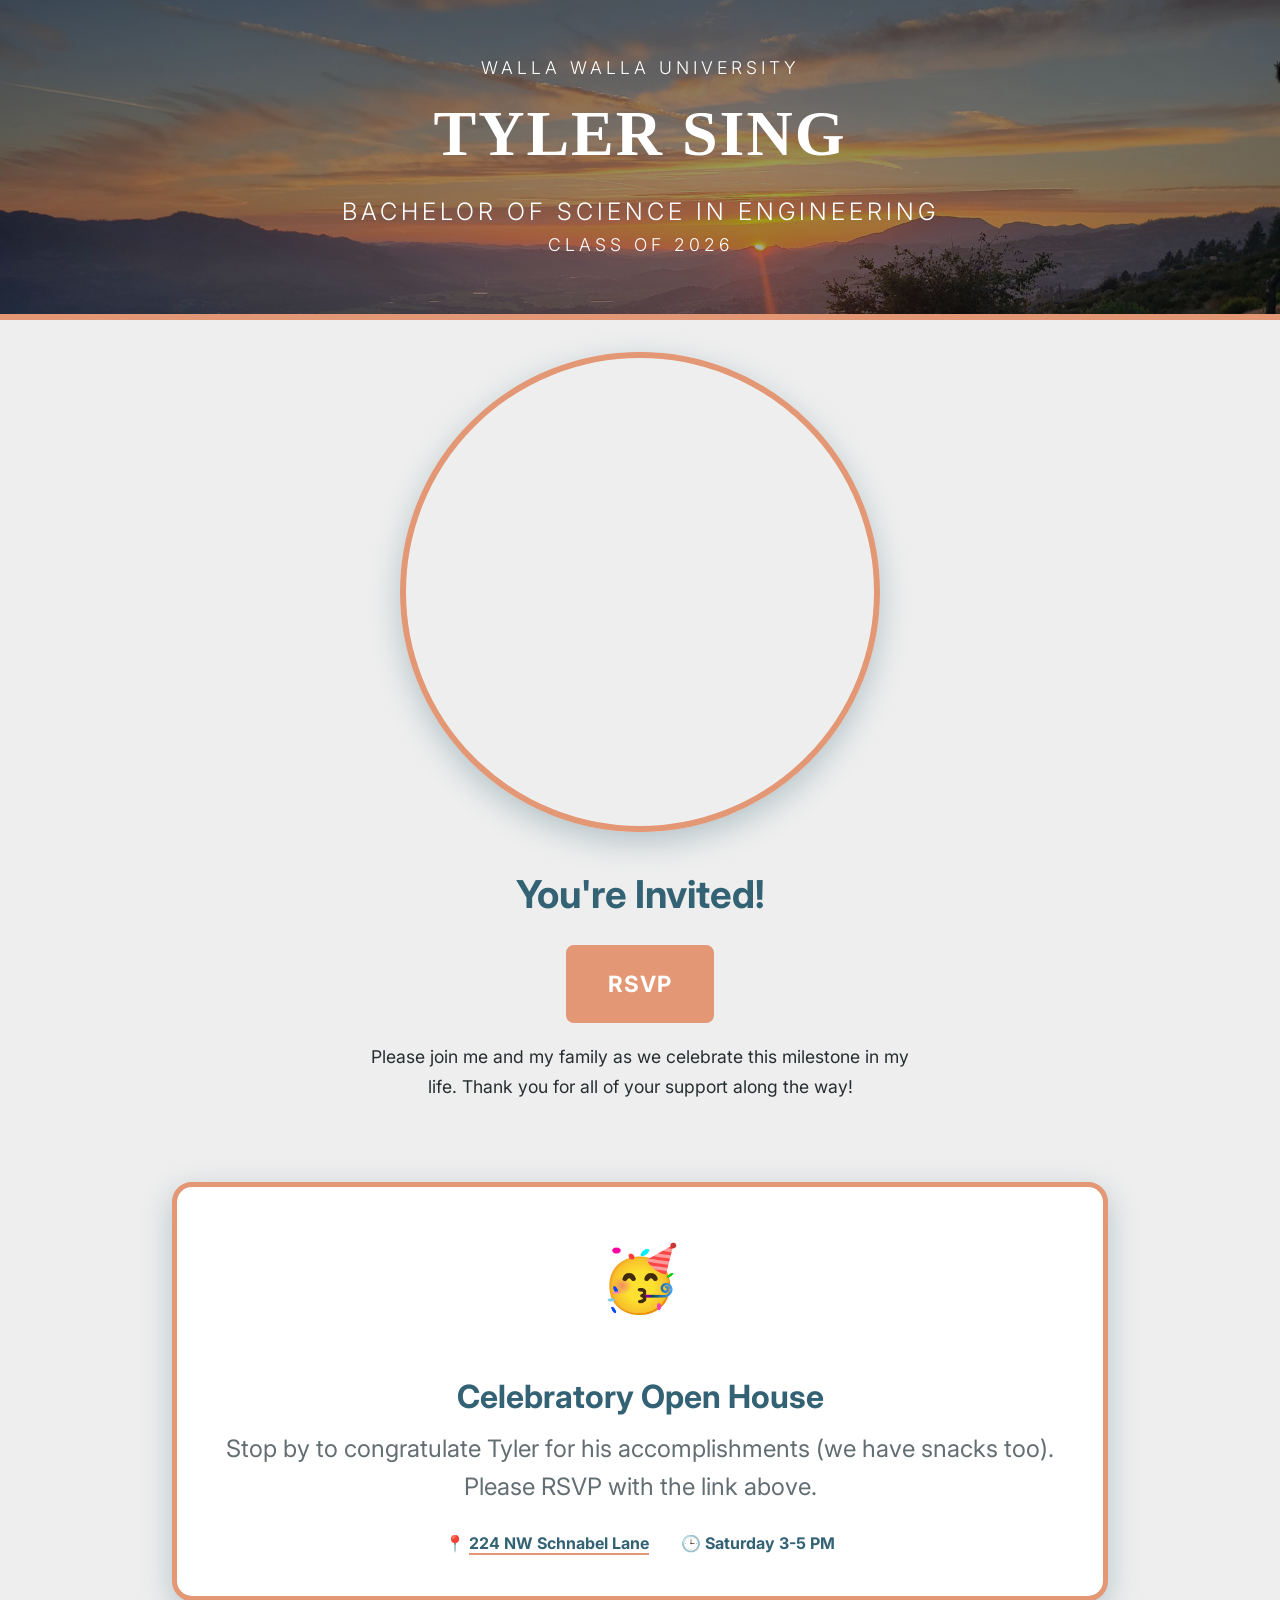
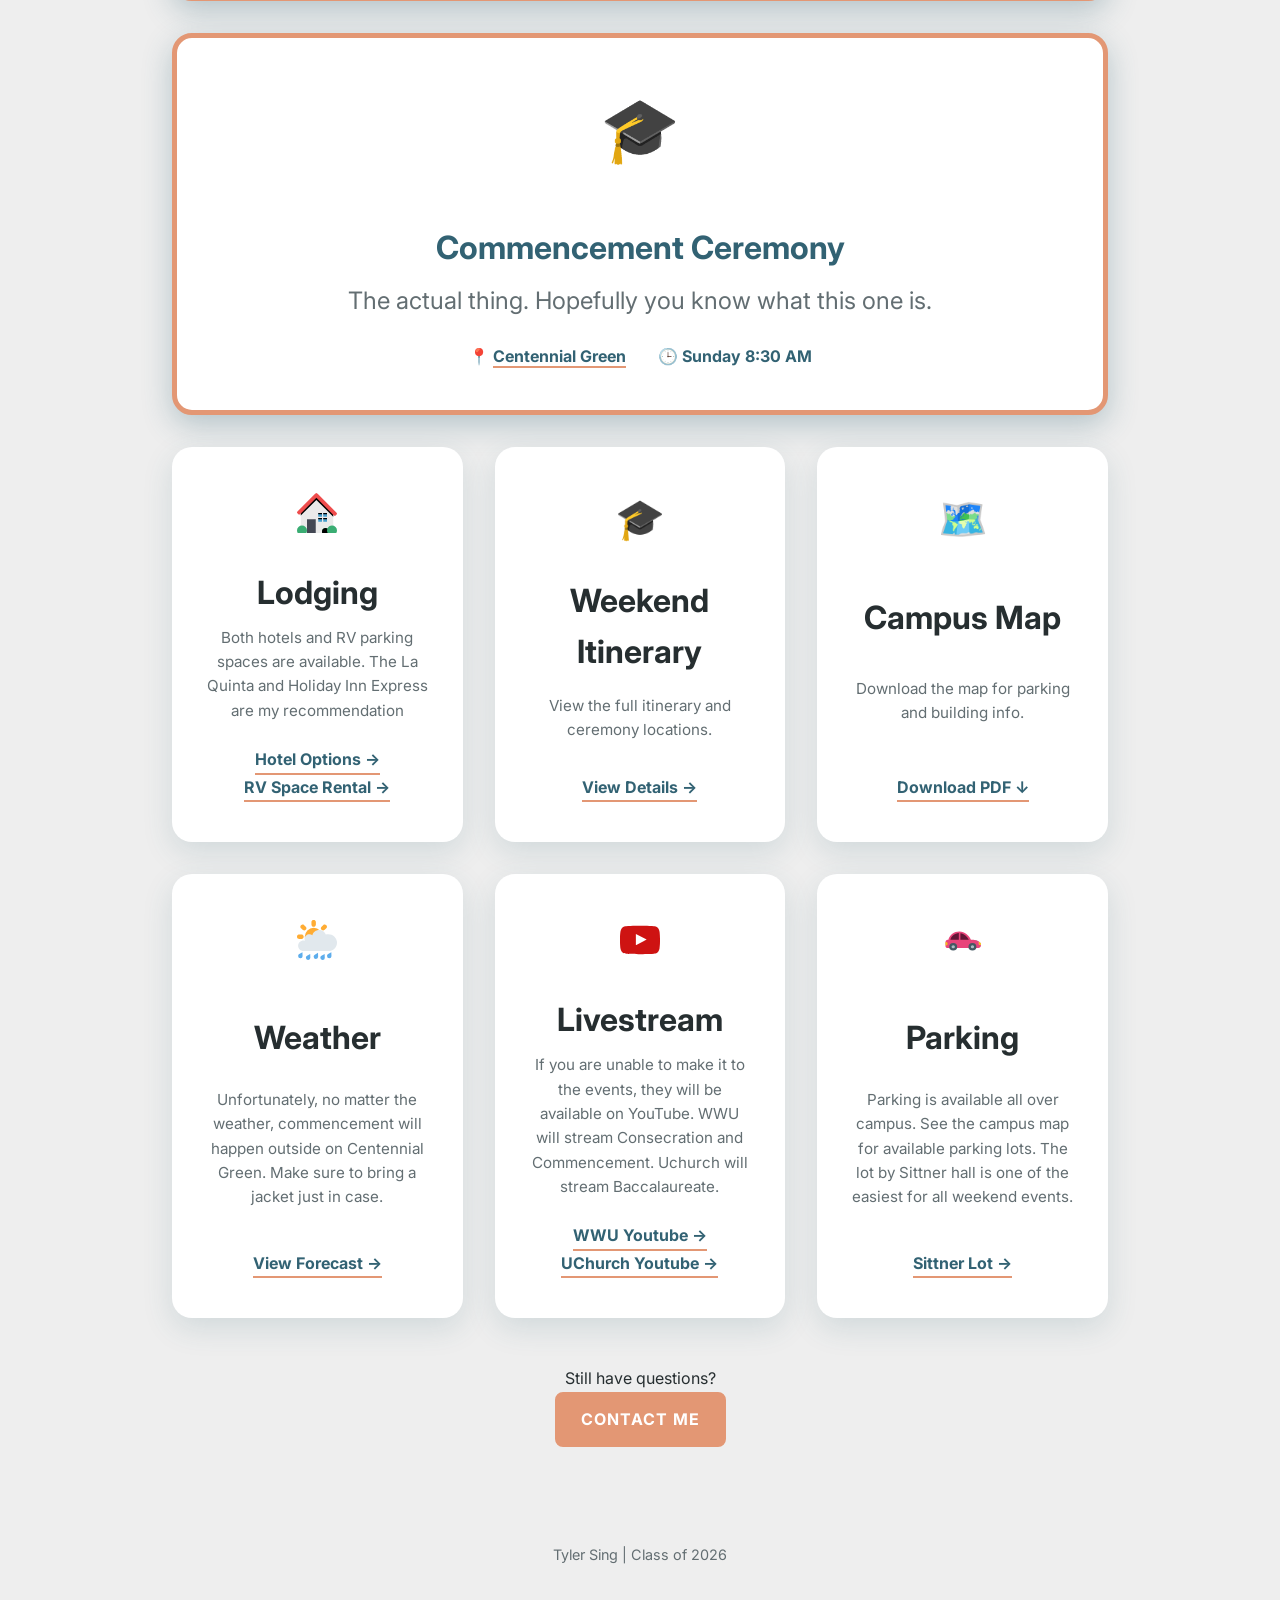
==== commit d19707ba: "More Fixes" ====
--- a/index.html
+++ b/index.html
@@ -25,11 +25,13 @@
 
             <div>
                 <h2>You're Invited!</h2>
+                <div style="padding-bottom: 1.2rem">
+                    <a href="https://docs.google.com/forms/d/e/1FAIpQLSf-XNSzzdi9Q3JXaRH5UMClVHbPIYo3iOfGfonDqsUiySdWdw/viewform?usp=preview" target="_blank" class="btn-rsvp">RSVP</a>
+                </div>
+
                 <p>Please join me and my family as we celebrate this milestone in my life. Thank you for all of your support along the way!</p>
                 
-                <div style="display: flex; justify-content: center;">
-                    <a href="https://docs.google.com/forms/d/e/1FAIpQLSf-XNSzzdi9Q3JXaRH5UMClVHbPIYo3iOfGfonDqsUiySdWdw/viewform?usp=preview" target="_blank" class="btn-rsvp">RSVP via Google Form</a>
-                </div>
+                
             </div>
         </div>
 
--- a/style.css
+++ b/style.css
@@ -112,10 +112,6 @@
     justify-content: center;
     align-items: center;
     text-align: center;
-}
-
-
-.banner {
     margin-bottom: 0 !important;
     padding-top: 0 !important;
     padding-bottom: 0 !important;
@@ -146,6 +142,57 @@
     text-transform: uppercase;
     color: var(--white);
     font-size: 1.5rem;
+}
+
+@media (max-width: 480px) {
+    .banner {
+        background-color: var(--blue-slate);
+        color: var(--white);
+        padding: 5rem 2rem;
+        text-align: center;
+        border-bottom: 6px solid var(--tangerine);
+        min-height: 12rem; 
+        padding: 10rem 2rem; 
+        background-size: cover;
+        background-position: center 30%;
+        display: flex;
+        flex-direction: column;
+        justify-content: center;
+        align-items: center;
+        text-align: center;
+        margin-bottom: 0 !important;
+        padding-top: 0 !important;
+        padding-bottom: 0 !important;
+    }
+
+    .banner p {
+        font-family: 'Inter', sans-serif;
+        font-weight: 300;
+        letter-spacing: 4px;
+        text-transform: uppercase;
+        color: var(--white);
+        font-size: 0.7rem;
+        margin-bottom: 0;
+    }
+
+    .banner h1 {
+        font-family: 'Georgia', serif; /* Or 'Playfair Display' if you use Google Fonts */
+        font-size: 3rem !important;
+        color: var(--white);
+        letter-spacing: 2px;
+        margin-bottom: 0;
+        text-transform: uppercase;
+    }
+
+    .banner h2 {
+        font-family: 'Inter', sans-serif;
+        font-weight: 300;
+        letter-spacing: 4px;
+        text-transform: uppercase;
+        color: var(--white);
+        font-size: 0.8rem;
+        margin-bottom: 0;
+    }  
 }
 
 
@@ -172,12 +219,28 @@
     transition: transform 0.4s cubic-bezier(0.175, 0.885, 0.32, 1.275);
 }
 
-.headshot img{
+.headshot img { 
     width: 100%;
     height: 100%;
     object-fit: cover;
     object-position: 50% -30%;
     transform: scale(2) translate(-20px, 0px);
+}
+
+@media (max-width: 480px) {
+    .headshot {
+        width: 180px !important;
+        height: 180px !important;
+        border-width: 4px !important; /* Thinner border looks better on small screens */
+    }
+
+    .headshot img {
+    width: 100%;
+    height: 100%;
+    object-fit: cover;
+    object-position: 50% -30%;
+    transform: scale(2) translate(-8px, 0px);
+    }
 }
 
 .invitation h2 {
